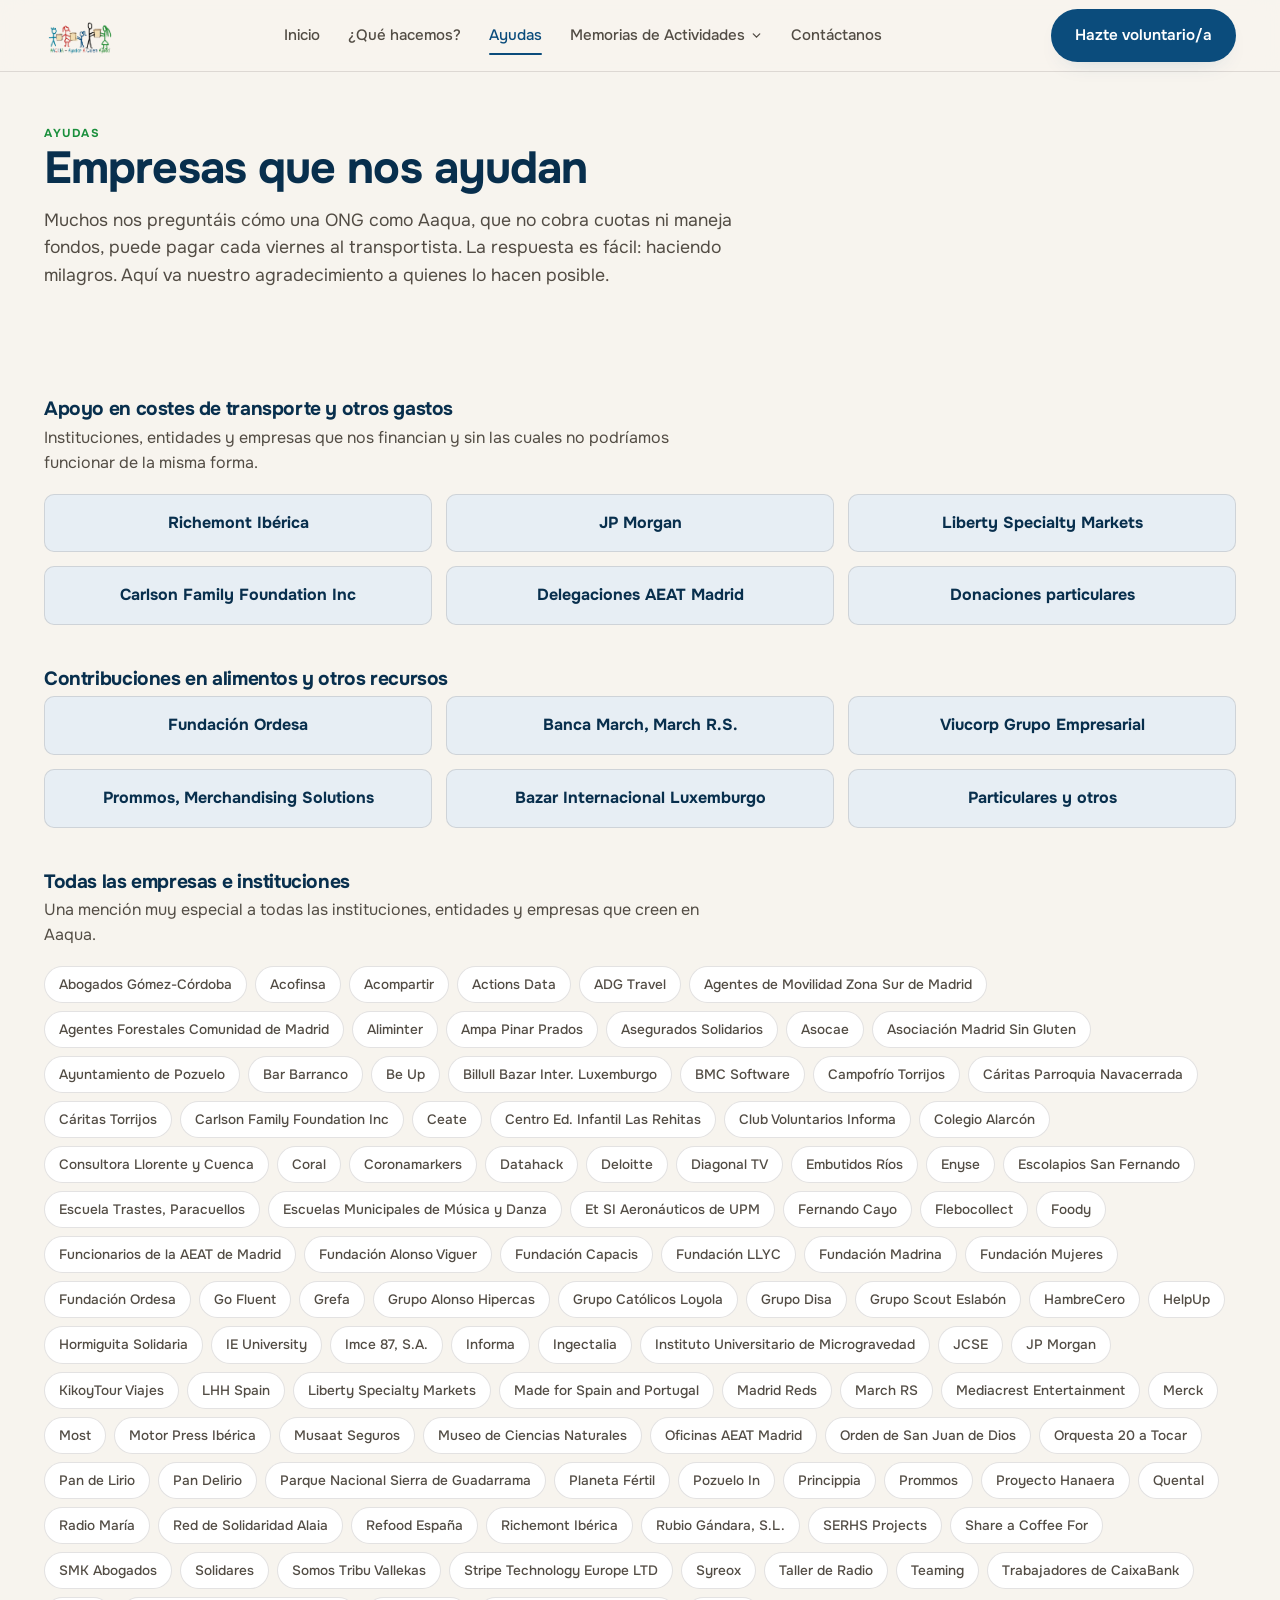
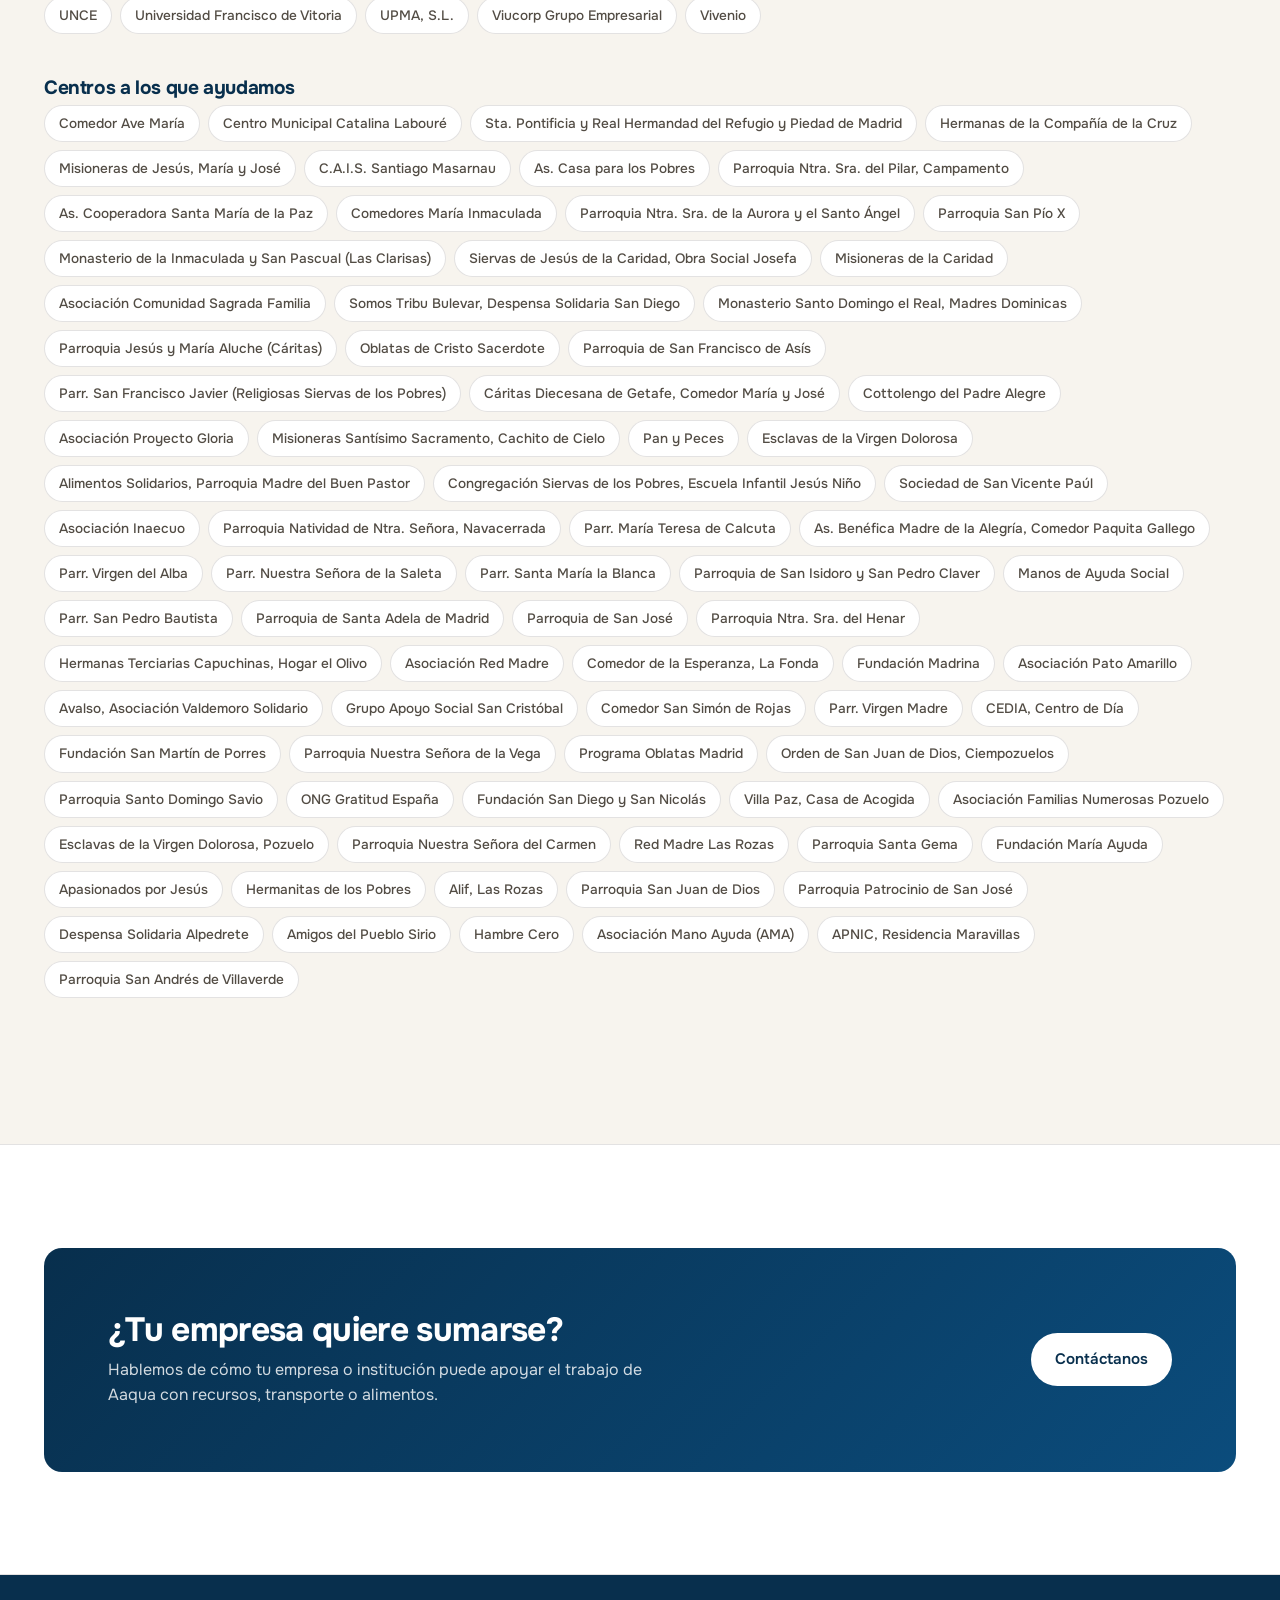
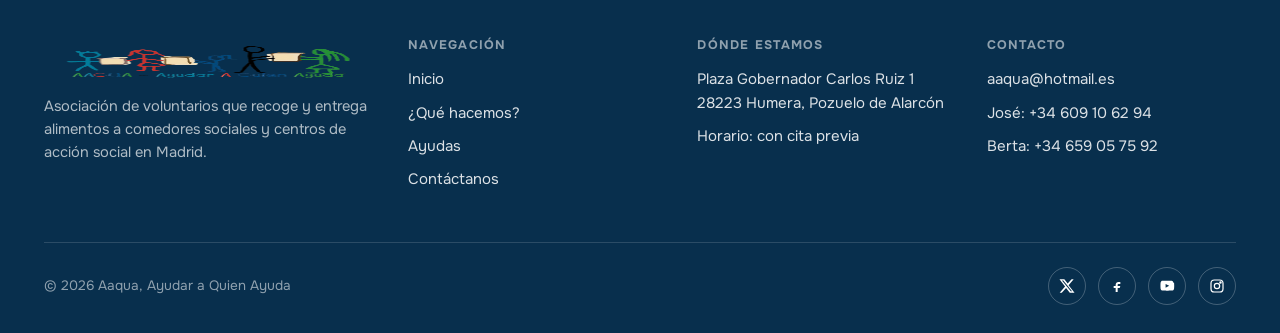
==== ayudas.html @ bbcc2f59 "Aaqua, Ayudar a Quien Ayuda: reversion del sitio con las reglas de taste Rediseno del sitio de la as" ====
<!doctype html>
<html lang="es">
<head>
<meta charset="utf-8" />
<meta name="viewport" content="width=device-width, initial-scale=1" />
<title>Ayudas - Aaqua</title>
<meta name="description" content="Empresas, instituciones y centros sociales que hacen posible el trabajo de Aaqua en Madrid." />
<link rel="icon" href="assets/img/logo.png" />
<link rel="stylesheet" href="css/style.css" />
</head>
<body>
<a class="skip-link" href="#main">Saltar al contenido</a>

<header class="site-header">
  <div class="wrap">
    <a class="brand" href="index.html">
      <img src="assets/img/logo.png" alt="Aaqua, Ayudar a Quien Ayuda" />
    </a>
    <nav class="nav-links" aria-label="Principal">
      <a href="index.html">Inicio</a>
      <a href="que-hacemos.html">¿Qué hacemos?</a>
      <a href="ayudas.html" aria-current="page">Ayudas</a>
      <div class="nav-dropdown" data-dropdown>
        <button type="button" aria-haspopup="true" aria-expanded="false">
          Memorias de Actividades
          <svg viewBox="0 0 20 20" fill="none" stroke="currentColor" stroke-width="2" stroke-linecap="round"><path d="M5 7.5 10 12.5 15 7.5"/></svg>
        </button>
        <div class="nav-dropdown-menu">
          <a href="http://www.aaqua.es/wp-content/uploads/2026/06/MEMORIA-ACTIVIDADES-2025.pdf" target="_blank" rel="noopener">Memoria 2025</a>
          <a href="http://www.aaqua.es/wp-content/uploads/2025/03/MEMORIA-ACTIVIDADES_2024.pdf" target="_blank" rel="noopener">Memoria 2024</a>
          <a href="http://www.aaqua.es/wp-content/uploads/2024/12/MEMORIA-ACTIVIDADES_2023_2.pdf" target="_blank" rel="noopener">Memoria 2023</a>
          <a href="http://www.aaqua.es/wp-content/uploads/2024/12/MEMORIA-ACTIVIDADES_2022.pdf" target="_blank" rel="noopener">Memoria 2022</a>
          <a href="http://www.aaqua.es/wp-content/uploads/2024/12/MEMORIA-ACTIVIDADES_2021.pdf" target="_blank" rel="noopener">Memoria 2021</a>
        </div>
      </div>
      <a href="contacto.html">Contáctanos</a>
    </nav>
    <div class="nav-cta">
      <a class="btn btn-primary" href="contacto.html"><span class="btn-primary-label">Hazte voluntario/a</span></a>
      <button class="nav-toggle" type="button" data-nav-toggle aria-expanded="false" aria-controls="mobile-panel" aria-label="Abrir menú">
        <svg viewBox="0 0 24 24" fill="none" stroke="currentColor" stroke-width="1.8" stroke-linecap="round"><path d="M3 6h18M3 12h18M3 18h18"/></svg>
      </button>
    </div>
  </div>
</header>

<div class="mobile-panel" id="mobile-panel" data-mobile-panel>
  <a class="btn btn-primary mobile-cta" href="contacto.html" style="display:flex; justify-content:center; margin-bottom:18px;">Hazte voluntario/a</a>
  <a href="index.html">Inicio</a>
  <a href="que-hacemos.html">¿Qué hacemos?</a>
  <a href="ayudas.html">Ayudas</a>
  <a href="contacto.html">Contáctanos</a>
</div>

<main id="main">

  <section class="page-hero">
    <div class="wrap">
      <span class="eyebrow">Ayudas</span>
      <h1>Empresas que nos ayudan</h1>
      <p class="lede">Muchos nos preguntáis cómo una ONG como Aaqua, que no cobra cuotas ni maneja fondos, puede pagar cada viernes al transportista. La respuesta es fácil: haciendo milagros. Aquí va nuestro agradecimiento a quienes lo hacen posible.</p>
    </div>
  </section>

  <section>
    <div class="wrap">

      <div class="directory-group" data-reveal>
        <h3>Apoyo en costes de transporte y otros gastos</h3>
        <p class="directory-note">Instituciones, entidades y empresas que nos financian y sin las cuales no podríamos funcionar de la misma forma.</p>
        <div class="directory-featured">
          <span>Richemont Ibérica</span>
          <span>JP Morgan</span>
          <span>Liberty Specialty Markets</span>
          <span>Carlson Family Foundation Inc</span>
          <span>Delegaciones AEAT Madrid</span>
          <span>Donaciones particulares</span>
        </div>
      </div>

      <div class="directory-group" data-reveal>
        <h3>Contribuciones en alimentos y otros recursos</h3>
        <div class="directory-featured">
          <span>Fundación Ordesa</span>
          <span>Banca March, March R.S.</span>
          <span>Viucorp Grupo Empresarial</span>
          <span>Prommos, Merchandising Solutions</span>
          <span>Bazar Internacional Luxemburgo</span>
          <span>Particulares y otros</span>
        </div>
      </div>

      <div class="directory-group" data-reveal>
        <h3>Todas las empresas e instituciones</h3>
        <p class="directory-note">Una mención muy especial a todas las instituciones, entidades y empresas que creen en Aaqua.</p>
        <div class="tag-grid">
          <span>Abogados Gómez-Córdoba</span><span>Acofinsa</span><span>Acompartir</span><span>Actions Data</span><span>ADG Travel</span><span>Agentes de Movilidad Zona Sur de Madrid</span><span>Agentes Forestales Comunidad de Madrid</span><span>Aliminter</span><span>Ampa Pinar Prados</span><span>Asegurados Solidarios</span><span>Asocae</span><span>Asociación Madrid Sin Gluten</span><span>Ayuntamiento de Pozuelo</span><span>Bar Barranco</span><span>Be Up</span><span>Billull Bazar Inter. Luxemburgo</span><span>BMC Software</span><span>Campofrío Torrijos</span><span>Cáritas Parroquia Navacerrada</span><span>Cáritas Torrijos</span><span>Carlson Family Foundation Inc</span><span>Ceate</span><span>Centro Ed. Infantil Las Rehitas</span><span>Club Voluntarios Informa</span><span>Colegio Alarcón</span><span>Consultora Llorente y Cuenca</span><span>Coral</span><span>Coronamarkers</span><span>Datahack</span><span>Deloitte</span><span>Diagonal TV</span><span>Embutidos Ríos</span><span>Enyse</span><span>Escolapios San Fernando</span><span>Escuela Trastes, Paracuellos</span><span>Escuelas Municipales de Música y Danza</span><span>Et SI Aeronáuticos de UPM</span><span>Fernando Cayo</span><span>Flebocollect</span><span>Foody</span><span>Funcionarios de la AEAT de Madrid</span><span>Fundación Alonso Viguer</span><span>Fundación Capacis</span><span>Fundación LLYC</span><span>Fundación Madrina</span><span>Fundación Mujeres</span><span>Fundación Ordesa</span><span>Go Fluent</span><span>Grefa</span><span>Grupo Alonso Hipercas</span><span>Grupo Católicos Loyola</span><span>Grupo Disa</span><span>Grupo Scout Eslabón</span><span>HambreCero</span><span>HelpUp</span><span>Hormiguita Solidaria</span><span>IE University</span><span>Imce 87, S.A.</span><span>Informa</span><span>Ingectalia</span><span>Instituto Universitario de Microgravedad</span><span>JCSE</span><span>JP Morgan</span><span>KikoyTour Viajes</span><span>LHH Spain</span><span>Liberty Specialty Markets</span><span>Made for Spain and Portugal</span><span>Madrid Reds</span><span>March RS</span><span>Mediacrest Entertainment</span><span>Merck</span><span>Most</span><span>Motor Press Ibérica</span><span>Musaat Seguros</span><span>Museo de Ciencias Naturales</span><span>Oficinas AEAT Madrid</span><span>Orden de San Juan de Dios</span><span>Orquesta 20 a Tocar</span><span>Pan de Lirio</span><span>Pan Delirio</span><span>Parque Nacional Sierra de Guadarrama</span><span>Planeta Fértil</span><span>Pozuelo In</span><span>Princippia</span><span>Prommos</span><span>Proyecto Hanaera</span><span>Quental</span><span>Radio María</span><span>Red de Solidaridad Alaia</span><span>Refood España</span><span>Richemont Ibérica</span><span>Rubio Gándara, S.L.</span><span>SERHS Projects</span><span>Share a Coffee For</span><span>SMK Abogados</span><span>Solidares</span><span>Somos Tribu Vallekas</span><span>Stripe Technology Europe LTD</span><span>Syreox</span><span>Taller de Radio</span><span>Teaming</span><span>Trabajadores de CaixaBank</span><span>UNCE</span><span>Universidad Francisco de Vitoria</span><span>UPMA, S.L.</span><span>Viucorp Grupo Empresarial</span><span>Vivenio</span>
        </div>
      </div>

      <div class="directory-group" data-reveal>
        <h3>Centros a los que ayudamos</h3>
        <div class="tag-grid">
          <span>Comedor Ave María</span><span>Centro Municipal Catalina Labouré</span><span>Sta. Pontificia y Real Hermandad del Refugio y Piedad de Madrid</span><span>Hermanas de la Compañía de la Cruz</span><span>Misioneras de Jesús, María y José</span><span>C.A.I.S. Santiago Masarnau</span><span>As. Casa para los Pobres</span><span>Parroquia Ntra. Sra. del Pilar, Campamento</span><span>As. Cooperadora Santa María de la Paz</span><span>Comedores María Inmaculada</span><span>Parroquia Ntra. Sra. de la Aurora y el Santo Ángel</span><span>Parroquia San Pío X</span><span>Monasterio de la Inmaculada y San Pascual (Las Clarisas)</span><span>Siervas de Jesús de la Caridad, Obra Social Josefa</span><span>Misioneras de la Caridad</span><span>Asociación Comunidad Sagrada Familia</span><span>Somos Tribu Bulevar, Despensa Solidaria San Diego</span><span>Monasterio Santo Domingo el Real, Madres Dominicas</span><span>Parroquia Jesús y María Aluche (Cáritas)</span><span>Oblatas de Cristo Sacerdote</span><span>Parroquia de San Francisco de Asís</span><span>Parr. San Francisco Javier (Religiosas Siervas de los Pobres)</span><span>Cáritas Diecesana de Getafe, Comedor María y José</span><span>Cottolengo del Padre Alegre</span><span>Asociación Proyecto Gloria</span><span>Misioneras Santísimo Sacramento, Cachito de Cielo</span><span>Pan y Peces</span><span>Esclavas de la Virgen Dolorosa</span><span>Alimentos Solidarios, Parroquia Madre del Buen Pastor</span><span>Congregación Siervas de los Pobres, Escuela Infantil Jesús Niño</span><span>Sociedad de San Vicente Paúl</span><span>Asociación Inaecuo</span><span>Parroquia Natividad de Ntra. Señora, Navacerrada</span><span>Parr. María Teresa de Calcuta</span><span>As. Benéfica Madre de la Alegría, Comedor Paquita Gallego</span><span>Parr. Virgen del Alba</span><span>Parr. Nuestra Señora de la Saleta</span><span>Parr. Santa María la Blanca</span><span>Parroquia de San Isidoro y San Pedro Claver</span><span>Manos de Ayuda Social</span><span>Parr. San Pedro Bautista</span><span>Parroquia de Santa Adela de Madrid</span><span>Parroquia de San José</span><span>Parroquia Ntra. Sra. del Henar</span><span>Hermanas Terciarias Capuchinas, Hogar el Olivo</span><span>Asociación Red Madre</span><span>Comedor de la Esperanza, La Fonda</span><span>Fundación Madrina</span><span>Asociación Pato Amarillo</span><span>Avalso, Asociación Valdemoro Solidario</span><span>Grupo Apoyo Social San Cristóbal</span><span>Comedor San Simón de Rojas</span><span>Parr. Virgen Madre</span><span>CEDIA, Centro de Día</span><span>Fundación San Martín de Porres</span><span>Parroquia Nuestra Señora de la Vega</span><span>Programa Oblatas Madrid</span><span>Orden de San Juan de Dios, Ciempozuelos</span><span>Parroquia Santo Domingo Savio</span><span>ONG Gratitud España</span><span>Fundación San Diego y San Nicolás</span><span>Villa Paz, Casa de Acogida</span><span>Asociación Familias Numerosas Pozuelo</span><span>Esclavas de la Virgen Dolorosa, Pozuelo</span><span>Parroquia Nuestra Señora del Carmen</span><span>Red Madre Las Rozas</span><span>Parroquia Santa Gema</span><span>Fundación María Ayuda</span><span>Apasionados por Jesús</span><span>Hermanitas de los Pobres</span><span>Alif, Las Rozas</span><span>Parroquia San Juan de Dios</span><span>Parroquia Patrocinio de San José</span><span>Despensa Solidaria Alpedrete</span><span>Amigos del Pueblo Sirio</span><span>Hambre Cero</span><span>Asociación Mano Ayuda (AMA)</span><span>APNIC, Residencia Maravillas</span><span>Parroquia San Andrés de Villaverde</span>
        </div>
      </div>

    </div>
  </section>

  <section class="section-alt">
    <div class="wrap">
      <div class="cta-banner" data-reveal>
        <div>
          <h2>¿Tu empresa quiere sumarse?</h2>
          <p>Hablemos de cómo tu empresa o institución puede apoyar el trabajo de Aaqua con recursos, transporte o alimentos.</p>
        </div>
        <a class="btn btn-on-navy" href="contacto.html">Contáctanos</a>
      </div>
    </div>
  </section>

</main>

<footer class="site-footer">
  <div class="wrap">
    <div class="footer-top">
      <div class="footer-brand">
        <img src="assets/img/logo.png" alt="Aaqua, Ayudar a Quien Ayuda" />
        <p>Asociación de voluntarios que recoge y entrega alimentos a comedores sociales y centros de acción social en Madrid.</p>
      </div>
      <div class="footer-col">
        <h4>Navegación</h4>
        <a href="index.html">Inicio</a>
        <a href="que-hacemos.html">¿Qué hacemos?</a>
        <a href="ayudas.html">Ayudas</a>
        <a href="contacto.html">Contáctanos</a>
      </div>
      <div class="footer-col">
        <h4>Dónde estamos</h4>
        <p>Plaza Gobernador Carlos Ruiz 1<br />28223 Humera, Pozuelo de Alarcón</p>
        <p>Horario: con cita previa</p>
      </div>
      <div class="footer-col">
        <h4>Contacto</h4>
        <a href="mailto:aaqua@hotmail.es">aaqua@hotmail.es</a>
        <a href="tel:+34609106294">José: +34 609 10 62 94</a>
        <a href="tel:+34659057592">Berta: +34 659 05 75 92</a>
      </div>
    </div>
    <div class="footer-bottom">
      <p>© <span data-year>2026</span> Aaqua, Ayudar a Quien Ayuda</p>
      <div class="social-row" aria-label="Redes sociales">
        <a href="https://x.com" target="_blank" rel="noopener" aria-label="X (Twitter)"><svg viewBox="0 0 24 24" fill="currentColor"><path d="M18.9 2H22l-7.6 8.7L23.3 22h-7.1l-5.6-7-6.4 7H1l8.1-9.3L0.7 2h7.3l5 6.4L18.9 2Zm-1.2 18h1.9L6.4 3.9H4.4L17.7 20Z"/></svg></a>
        <a href="https://facebook.com" target="_blank" rel="noopener" aria-label="Facebook"><svg viewBox="0 0 24 24" fill="currentColor"><path d="M14 9h3V6h-3c-2.2 0-4 1.8-4 4v2H7v3h3v6h3v-6h3l1-3h-4v-2c0-.6.4-1 1-1Z"/></svg></a>
        <a href="https://youtube.com" target="_blank" rel="noopener" aria-label="YouTube"><svg viewBox="0 0 24 24" fill="currentColor"><path d="M21.6 7.2s-.2-1.5-.8-2.1c-.8-.8-1.7-.8-2.1-.9C15.9 4 12 4 12 4s-3.9 0-6.7.2c-.4 0-1.3.1-2.1.9-.6.6-.8 2.1-.8 2.1S2.2 9 2.2 10.7v1.6c0 1.7.2 3.5.2 3.5s.2 1.5.8 2.1c.8.8 1.9.8 2.3.9 1.7.2 7.5.2 7.5.2s3.9 0 6.7-.2c.4 0 1.3-.1 2.1-.9.6-.6.8-2.1.8-2.1s.2-1.8.2-3.5v-1.6c0-1.7-.2-3.5-.2-3.5ZM9.9 14.6V8.9l5.4 2.9-5.4 2.8Z"/></svg></a>
        <a href="https://instagram.com" target="_blank" rel="noopener" aria-label="Instagram"><svg viewBox="0 0 24 24" fill="none" stroke="currentColor" stroke-width="1.8"><rect x="3" y="3" width="18" height="18" rx="5"/><circle cx="12" cy="12" r="4"/><circle cx="17.2" cy="6.8" r="1"/></svg></a>
      </div>
    </div>
  </div>
</footer>

<script src="js/main.js"></script>
</body>
</html>
---- css/style.css ----
/* Aaqua, Ayudar a Quien Ayuda. Reversion 2026. */

@font-face {
  font-family: 'Onest';
  src: url('../assets/fonts/onest-variable.woff2') format('woff2-variations'),
       url('../assets/fonts/onest-variable.woff2') format('woff2');
  font-weight: 400 800;
  font-style: normal;
  font-display: swap;
}

:root {
  --navy: #0b4c7c;
  --navy-dark: #082f4d;
  --navy-soft: #e7eef4;
  --green: #1a8f3c;
  --red: #c22f28;
  --paper: #f7f4ee;
  --surface: #ffffff;
  --ink: #191714;
  --ink-soft: #524c44;
  --ink-faint: #85796d;
  --line: rgba(25, 23, 20, 0.12);
  --radius: 18px;
  --radius-sm: 10px;
  --radius-pill: 999px;
  --shadow: 0 24px 48px -24px rgba(11, 76, 124, 0.28);
  --shadow-sm: 0 10px 24px -14px rgba(11, 76, 124, 0.22);
  --font: 'Onest', system-ui, -apple-system, 'Segoe UI', sans-serif;
  --nav-h: 72px;
  color-scheme: light;
}

@media (prefers-color-scheme: dark) {
  :root {
    --navy: #5aa3da;
    --navy-dark: #bcdcf7;
    --navy-soft: #16283a;
    --green: #3fbf68;
    --red: #e2695f;
    --paper: #14181b;
    --surface: #1c2226;
    --ink: #f1ede4;
    --ink-soft: #c8c1b5;
    --ink-faint: #8f887c;
    --line: rgba(255, 255, 255, 0.12);
    --shadow: 0 24px 48px -24px rgba(0, 0, 0, 0.6);
    --shadow-sm: 0 10px 24px -14px rgba(0, 0, 0, 0.5);
    color-scheme: dark;
  }
}

* { box-sizing: border-box; }
html { -webkit-text-size-adjust: 100%; }

@media (prefers-reduced-motion: no-preference) {
  html { scroll-behavior: smooth; }
}

body {
  margin: 0;
  background: var(--paper);
  color: var(--ink);
  font-family: var(--font);
  font-size: 16px;
  line-height: 1.55;
  -webkit-font-smoothing: antialiased;
}

img { max-width: 100%; display: block; }
a { color: inherit; }
ul { margin: 0; padding: 0; list-style: none; }
button { font-family: inherit; }

.wrap {
  width: 100%;
  max-width: 1240px;
  margin: 0 auto;
  padding: 0 24px;
}

h1, h2, h3, h4 { margin: 0; font-weight: 700; letter-spacing: -0.02em; line-height: 1.08; }

h2.section-title {
  font-size: clamp(1.7rem, 1.35rem + 1.5vw, 2.5rem);
  max-width: 24ch;
}

p { margin: 0; color: var(--ink-soft); }
.lede { font-size: 1.1rem; max-width: 62ch; }

.italic-safe { font-style: italic; line-height: 1.15; padding-bottom: 0.15em; display: inline-block; }

/* ---------- Buttons ---------- */
.btn {
  display: inline-flex;
  align-items: center;
  gap: 0.5em;
  padding: 0.9em 1.5em;
  border-radius: var(--radius-pill);
  font-weight: 600;
  font-size: 0.95rem;
  text-decoration: none;
  white-space: nowrap;
  border: 1.5px solid transparent;
  cursor: pointer;
  transition: transform 0.25s cubic-bezier(0.16, 1, 0.3, 1), box-shadow 0.25s ease, background-color 0.25s ease;
}
.btn:active { transform: scale(0.97); }
.btn-primary { background: var(--navy); color: #fff; box-shadow: var(--shadow-sm); }
.btn-primary:hover { box-shadow: var(--shadow); transform: translateY(-2px); }
.btn-ghost { background: transparent; color: var(--navy); border-color: var(--line); }
.btn-ghost:hover { border-color: var(--navy); }
.btn-on-navy { background: #fff; color: var(--navy-dark); }
.btn-on-navy:hover { background: #eef3f8; }

/* ---------- Nav ---------- */
.site-header {
  position: sticky;
  top: 0;
  z-index: 60;
  height: var(--nav-h);
  display: flex;
  align-items: center;
  background: color-mix(in srgb, var(--paper) 88%, transparent);
  backdrop-filter: blur(14px) saturate(140%);
  -webkit-backdrop-filter: blur(14px) saturate(140%);
  border-bottom: 1px solid var(--line);
}
.site-header .wrap { display: flex; align-items: center; justify-content: space-between; gap: 24px; }
.brand { display: flex; align-items: center; gap: 10px; text-decoration: none; }
.brand img { height: 40px; width: auto; }
.brand span { font-weight: 700; font-size: 1.02rem; letter-spacing: -0.01em; color: var(--navy-dark); }

.nav-links { display: flex; align-items: center; gap: 28px; }
.nav-links a { text-decoration: none; font-weight: 500; font-size: 0.94rem; color: var(--ink-soft); position: relative; padding: 6px 0; }
.nav-links a:hover, .nav-links a[aria-current="page"] { color: var(--navy); }
.nav-links a[aria-current="page"]::after {
  content: ""; position: absolute; left: 0; right: 0; bottom: -2px; height: 2px; background: var(--navy); border-radius: 2px;
}

.nav-dropdown { position: relative; }
.nav-dropdown > button {
  background: none; border: none; font: inherit; font-weight: 500; font-size: 0.94rem; color: var(--ink-soft);
  display: flex; align-items: center; gap: 5px; cursor: pointer; padding: 6px 0;
}
.nav-dropdown > button:hover { color: var(--navy); }
.nav-dropdown svg { width: 13px; height: 13px; transition: transform 0.2s ease; }
.nav-dropdown[data-open="true"] svg { transform: rotate(180deg); }
.nav-dropdown-menu {
  position: absolute; top: calc(100% + 14px); left: 50%; transform: translateX(-50%) translateY(-6px);
  background: var(--surface); border: 1px solid var(--line); border-radius: var(--radius-sm);
  box-shadow: var(--shadow); padding: 8px; min-width: 200px;
  opacity: 0; pointer-events: none; transition: opacity 0.18s ease, transform 0.18s ease;
}
.nav-dropdown[data-open="true"] .nav-dropdown-menu { opacity: 1; pointer-events: auto; transform: translateX(-50%) translateY(0); }
.nav-dropdown-menu a {
  display: block; padding: 9px 12px; border-radius: 7px; font-size: 0.9rem; font-weight: 500; color: var(--ink-soft); text-decoration: none;
}
.nav-dropdown-menu a:hover { background: var(--navy-soft); color: var(--navy); }

.nav-cta { display: flex; align-items: center; gap: 14px; }
.nav-toggle { display: none; background: none; border: none; padding: 8px; cursor: pointer; }
.nav-toggle svg { width: 24px; height: 24px; color: var(--navy-dark); }

@media (max-width: 900px) {
  .nav-links { display: none; }
  .nav-toggle { display: inline-flex; }
  .nav-cta .btn-primary { display: none; }
}

.mobile-cta { margin-bottom: 8px; }

.mobile-panel {
  position: fixed; inset: var(--nav-h) 0 0 0; background: var(--paper); z-index: 55;
  padding: 20px 24px 40px; display: none; overflow-y: auto;
}
.mobile-panel[data-open="true"] { display: block; }
.mobile-panel a { display: block; padding: 14px 4px; font-size: 1.1rem; font-weight: 600; text-decoration: none; color: var(--ink); border-bottom: 1px solid var(--line); }
.mobile-panel .mobile-sub { padding-left: 14px; }
.mobile-panel .mobile-sub a { font-size: 0.95rem; font-weight: 500; color: var(--ink-soft); border-bottom: none; padding: 10px 4px; }

/* ---------- Hero ---------- */
.hero { padding: 44px 0 clamp(48px, 8vw, 88px); }
.hero .wrap {
  display: grid; grid-template-columns: 1.05fr 0.95fr; gap: clamp(28px, 4vw, 64px); align-items: center;
}
.hero-copy { display: flex; flex-direction: column; gap: 20px; align-items: flex-start; }
.eyebrow {
  font-size: 0.72rem; font-weight: 700; letter-spacing: 0.14em; text-transform: uppercase; color: var(--green);
}
.hero h1 {
  font-size: clamp(2rem, 1.5rem + 2.2vw, 3.3rem);
  color: var(--navy-dark);
}
.hero h1 em { color: var(--green); font-style: italic; }
.hero-quote {
  border-left: 3px solid var(--navy);
  padding-left: 18px;
  font-size: clamp(1.05rem, 0.95rem + 0.5vw, 1.3rem);
  color: var(--ink);
  font-weight: 500;
  max-width: 46ch;
  line-height: 1.4;
}
.hero-actions { display: flex; gap: 14px; flex-wrap: wrap; margin-top: 6px; }
.hero-media { position: relative; border-radius: var(--radius); overflow: hidden; box-shadow: var(--shadow); aspect-ratio: 4 / 5; }
.hero-media img { width: 100%; height: 100%; object-fit: cover; }
.hero-media-tag {
  position: absolute; left: 18px; bottom: 18px; background: color-mix(in srgb, var(--navy-dark) 82%, transparent);
  color: #fff; padding: 10px 16px; border-radius: var(--radius-sm); font-size: 0.85rem; font-weight: 600; backdrop-filter: blur(6px);
}

@media (max-width: 860px) {
  .hero .wrap { grid-template-columns: 1fr; }
  .hero-media { order: -1; aspect-ratio: 16 / 10; }
}

/* ---------- Sections ---------- */
section { padding: clamp(56px, 8vw, 104px) 0; }
.section-head { display: flex; flex-direction: column; gap: 14px; margin-bottom: clamp(32px, 5vw, 52px); }
.section-alt { background: var(--surface); border-top: 1px solid var(--line); border-bottom: 1px solid var(--line); }

/* Quienes somos: asymmetric split */
.split { display: grid; grid-template-columns: 0.92fr 1.08fr; gap: clamp(28px, 5vw, 72px); align-items: center; }
.split.reverse { grid-template-columns: 1.08fr 0.92fr; }
.split.reverse .split-media { order: 2; }
.split-media { border-radius: var(--radius); overflow: hidden; box-shadow: var(--shadow-sm); }
.split-media img { width: 100%; height: 100%; object-fit: cover; aspect-ratio: 4 / 3; }
.split-copy { display: flex; flex-direction: column; gap: 16px; }
.split-copy p + p { margin-top: -4px; }
@media (max-width: 860px) {
  .split, .split.reverse { grid-template-columns: 1fr; }
  .split.reverse .split-media { order: 0; }
}

/* Donamos / Recibimos two-panel */
.panels { display: grid; grid-template-columns: 1fr 1fr; gap: 24px; }
.panel {
  background: var(--surface); border: 1px solid var(--line); border-radius: var(--radius);
  padding: clamp(28px, 4vw, 40px); display: flex; flex-direction: column; gap: 16px; box-shadow: var(--shadow-sm);
}
.panel-icon {
  width: 48px; height: 48px; border-radius: 12px; display: flex; align-items: center; justify-content: center;
  background: var(--navy-soft); color: var(--navy);
}
.panel-icon svg { width: 24px; height: 24px; }
.panel h3 { font-size: 1.3rem; color: var(--navy-dark); }
@media (max-width: 780px) { .panels { grid-template-columns: 1fr; } }

/* Comedores strip */
.centers-strip { display: grid; grid-template-columns: repeat(4, 1fr); gap: 18px; }
.center-card {
  border: 1px solid var(--line); border-radius: var(--radius-sm); padding: 18px 20px; background: var(--surface);
  font-weight: 600; font-size: 0.95rem; display: flex; align-items: center; gap: 12px;
}
.center-card svg { width: 18px; height: 18px; color: var(--red); flex-shrink: 0; }
@media (max-width: 900px) { .centers-strip { grid-template-columns: 1fr 1fr; } }
@media (max-width: 560px) { .centers-strip { grid-template-columns: 1fr; } }

/* Steps (cómo donar) */
.steps { display: grid; grid-template-columns: repeat(3, 1fr); gap: 28px; position: relative; }
.step { display: flex; flex-direction: column; gap: 12px; }
.step-num {
  width: 40px; height: 40px; border-radius: 50%; background: var(--navy); color: #fff; font-weight: 700;
  display: flex; align-items: center; justify-content: center; font-size: 1rem;
}
.step h3 { font-size: 1.15rem; color: var(--ink); }
.step-detail { font-size: 0.92rem; background: var(--navy-soft); border-radius: var(--radius-sm); padding: 14px 16px; color: var(--navy-dark); }
@media (max-width: 780px) { .steps { grid-template-columns: 1fr; } }

/* Campañas timeline */
.campaigns { display: flex; flex-direction: column; }
.campaign-row {
  display: flex; align-items: baseline; justify-content: space-between; gap: 20px;
  padding: 22px 0; border-top: 1px solid var(--line);
}
.campaign-row:last-child { border-bottom: 1px solid var(--line); }
.campaign-row h3 { font-size: 1.15rem; color: var(--navy-dark); }
.campaign-date { font-size: 0.9rem; color: var(--ink-faint); font-weight: 600; }

/* Logo wall */
.logo-wall { display: grid; grid-template-columns: repeat(4, 1fr); gap: 1px; background: var(--line); border: 1px solid var(--line); border-radius: var(--radius-sm); overflow: hidden; }
.logo-wall span {
  background: var(--surface); padding: 22px 16px; text-align: center; font-weight: 600; font-size: 0.92rem;
  color: var(--ink-soft); display: flex; align-items: center; justify-content: center; min-height: 76px;
}
@media (max-width: 780px) { .logo-wall { grid-template-columns: repeat(2, 1fr); } }

/* CTA banner */
.cta-banner {
  background: linear-gradient(135deg, var(--navy-dark), var(--navy));
  border-radius: var(--radius); padding: clamp(36px, 6vw, 64px); color: #fff;
  display: grid; grid-template-columns: 1.3fr auto; gap: 28px; align-items: center;
}
.cta-banner h2 { color: #fff; font-size: clamp(1.5rem, 1.2rem + 1.2vw, 2.1rem); }
.cta-banner p { color: rgba(255,255,255,0.82); margin-top: 10px; max-width: 52ch; }
@media (max-width: 760px) { .cta-banner { grid-template-columns: 1fr; text-align: left; } }

/* Contact cards */
.contact-grid { display: grid; grid-template-columns: repeat(4, 1fr); gap: 18px; }
.contact-card { border: 1px solid var(--line); border-radius: var(--radius-sm); padding: 22px; background: var(--surface); display: flex; flex-direction: column; gap: 10px; }
.contact-card svg { width: 22px; height: 22px; color: var(--navy); }
.contact-card .label { font-size: 0.72rem; font-weight: 700; letter-spacing: 0.1em; text-transform: uppercase; color: var(--ink-faint); }
.contact-card a, .contact-card .value { font-weight: 600; font-size: 1rem; text-decoration: none; color: var(--ink); }
.contact-card a:hover { color: var(--navy); }
@media (max-width: 900px) { .contact-grid { grid-template-columns: 1fr 1fr; } }
@media (max-width: 560px) { .contact-grid { grid-template-columns: 1fr; } }

/* Directory (ayudas.html) */
.directory-group { margin-bottom: 44px; }
.directory-group h3 { font-size: 1.2rem; color: var(--navy-dark); margin-bottom: 6px; }
.directory-group .directory-note { max-width: 60ch; margin-bottom: 18px; }
.tag-grid { display: flex; flex-wrap: wrap; gap: 8px; }
.tag-grid span {
  border: 1px solid var(--line); border-radius: var(--radius-pill); padding: 7px 14px; font-size: 0.85rem;
  font-weight: 500; color: var(--ink-soft); background: var(--surface);
}
.directory-featured { display: grid; grid-template-columns: repeat(3, 1fr); gap: 14px; margin-bottom: 18px; }
.directory-featured span {
  border: 1px solid var(--line); border-radius: var(--radius-sm); padding: 16px; font-weight: 700; text-align: center;
  background: var(--navy-soft); color: var(--navy-dark);
}
@media (max-width: 780px) { .directory-featured { grid-template-columns: 1fr 1fr; } }
@media (max-width: 480px) { .directory-featured { grid-template-columns: 1fr; } }

/* Footer */
.site-footer { background: var(--navy-dark); color: rgba(255,255,255,0.86); padding: 64px 0 28px; }
.footer-top { display: grid; grid-template-columns: 1.3fr 1fr 1fr 1fr; gap: 40px; padding-bottom: 40px; border-bottom: 1px solid rgba(255,255,255,0.14); }
.footer-brand { display: flex; flex-direction: column; gap: 14px; }
.footer-brand img { height: 42px; }
.footer-brand p { color: rgba(255,255,255,0.68); max-width: 34ch; font-size: 0.92rem; }
.footer-col h4 { font-size: 0.78rem; letter-spacing: 0.1em; text-transform: uppercase; color: rgba(255,255,255,0.55); margin-bottom: 16px; }
.footer-col a, .footer-col p { display: block; color: rgba(255,255,255,0.86); text-decoration: none; font-size: 0.94rem; margin-bottom: 10px; }
.footer-col a:hover { color: #fff; }
.footer-bottom { display: flex; align-items: center; justify-content: space-between; gap: 18px; padding-top: 24px; flex-wrap: wrap; }
.footer-bottom p { color: rgba(255,255,255,0.55); font-size: 0.85rem; }
.social-row { display: flex; gap: 12px; }
.social-row a {
  width: 38px; height: 38px; border-radius: 50%; border: 1px solid rgba(255,255,255,0.24);
  display: flex; align-items: center; justify-content: center; transition: background 0.2s ease, border-color 0.2s ease;
}
.social-row a:hover { background: rgba(255,255,255,0.12); border-color: rgba(255,255,255,0.4); }
.social-row svg { width: 16px; height: 16px; color: #fff; }
@media (max-width: 900px) { .footer-top { grid-template-columns: 1fr 1fr; } }
@media (max-width: 560px) { .footer-top { grid-template-columns: 1fr; } .footer-bottom { flex-direction: column; align-items: flex-start; } }

/* Page hero (subpages) */
.page-hero { padding: 48px 0 8px; }
.page-hero .eyebrow { margin-bottom: 10px; }
.page-hero h1 { font-size: clamp(1.9rem, 1.5rem + 1.8vw, 2.8rem); color: var(--navy-dark); max-width: 20ch; }
.page-hero .lede { margin-top: 14px; }

/* Reveal on scroll */
[data-reveal] { opacity: 0; transform: translateY(18px); transition: opacity 0.6s cubic-bezier(0.16,1,0.3,1), transform 0.6s cubic-bezier(0.16,1,0.3,1); }
[data-reveal].is-visible { opacity: 1; transform: translateY(0); }
@media (prefers-reduced-motion: reduce) {
  [data-reveal] { opacity: 1; transform: none; transition: none; }
  * { scroll-behavior: auto !important; }
}

.skip-link {
  position: absolute; left: -999px; top: 0; background: var(--navy); color: #fff; padding: 12px 18px; border-radius: 0 0 8px 0; z-index: 100;
}
.skip-link:focus { left: 0; }

:focus-visible { outline: 2.5px solid var(--navy); outline-offset: 2px; }
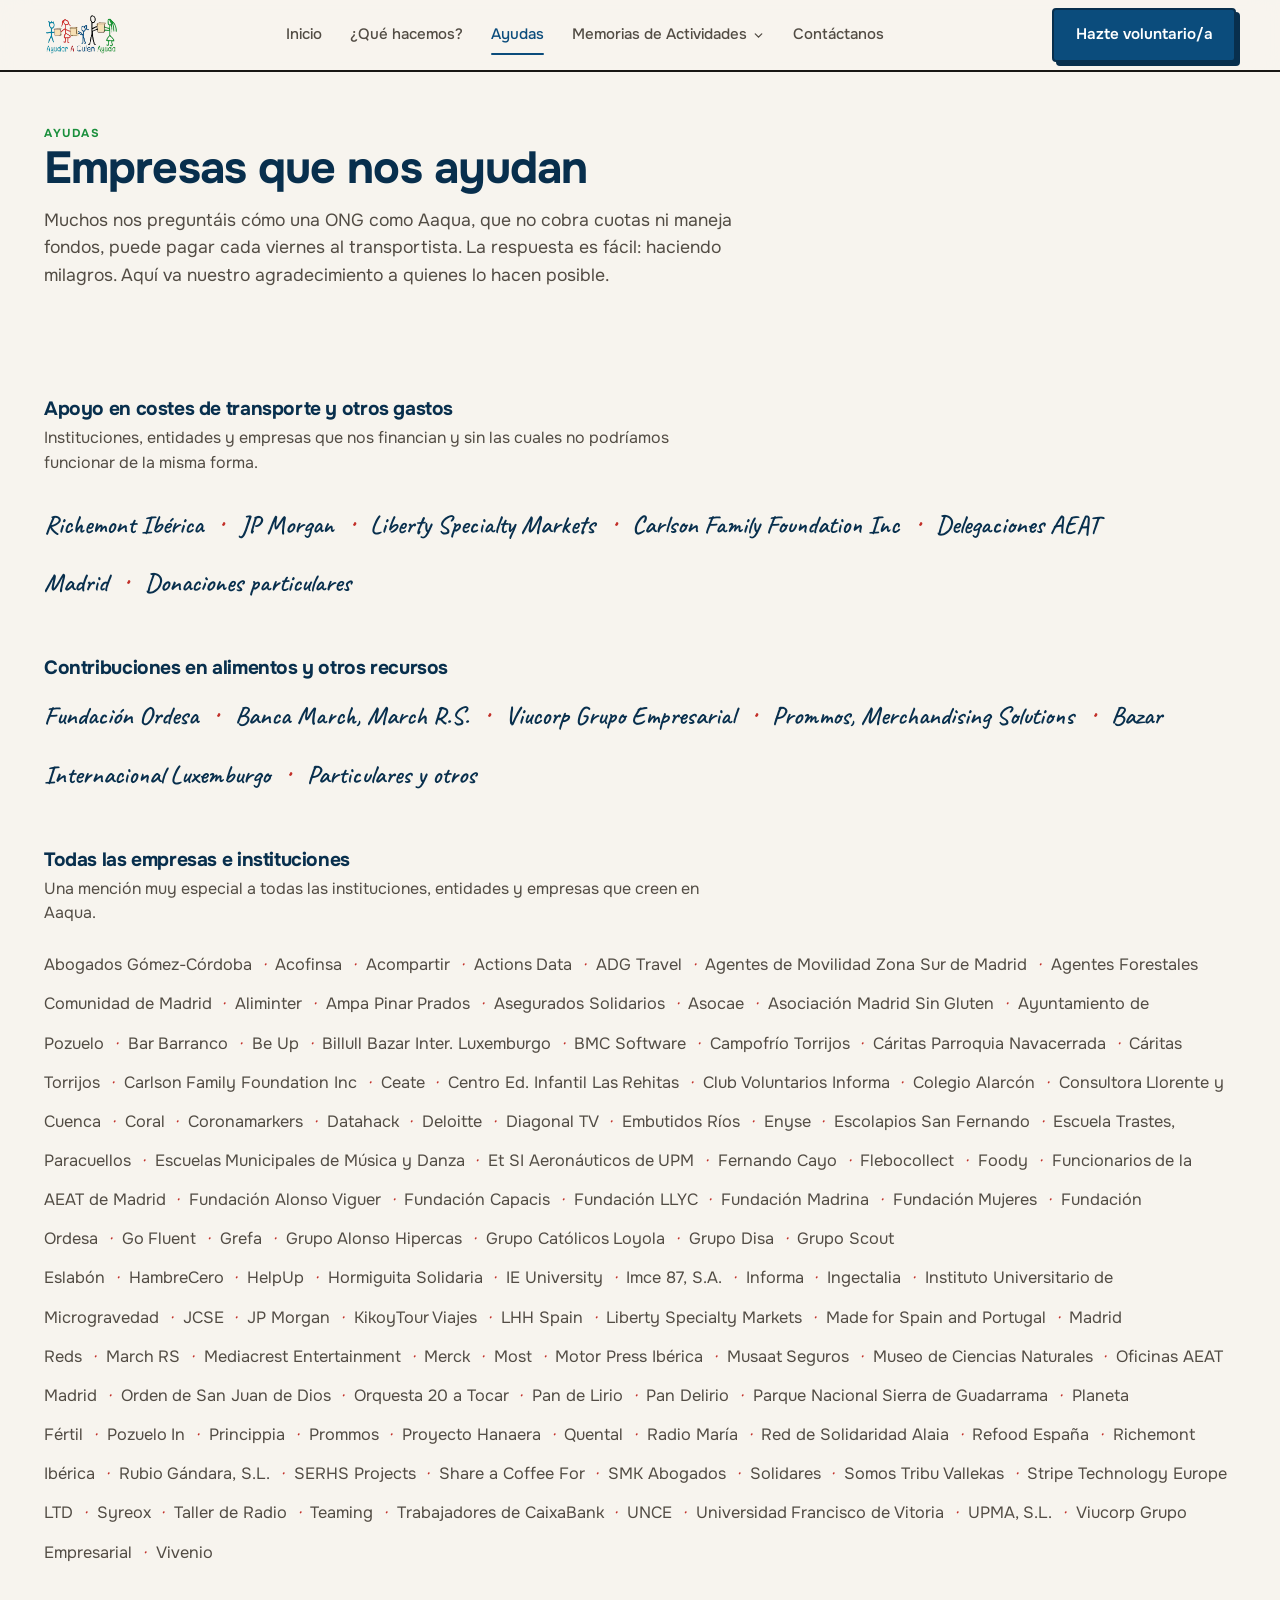
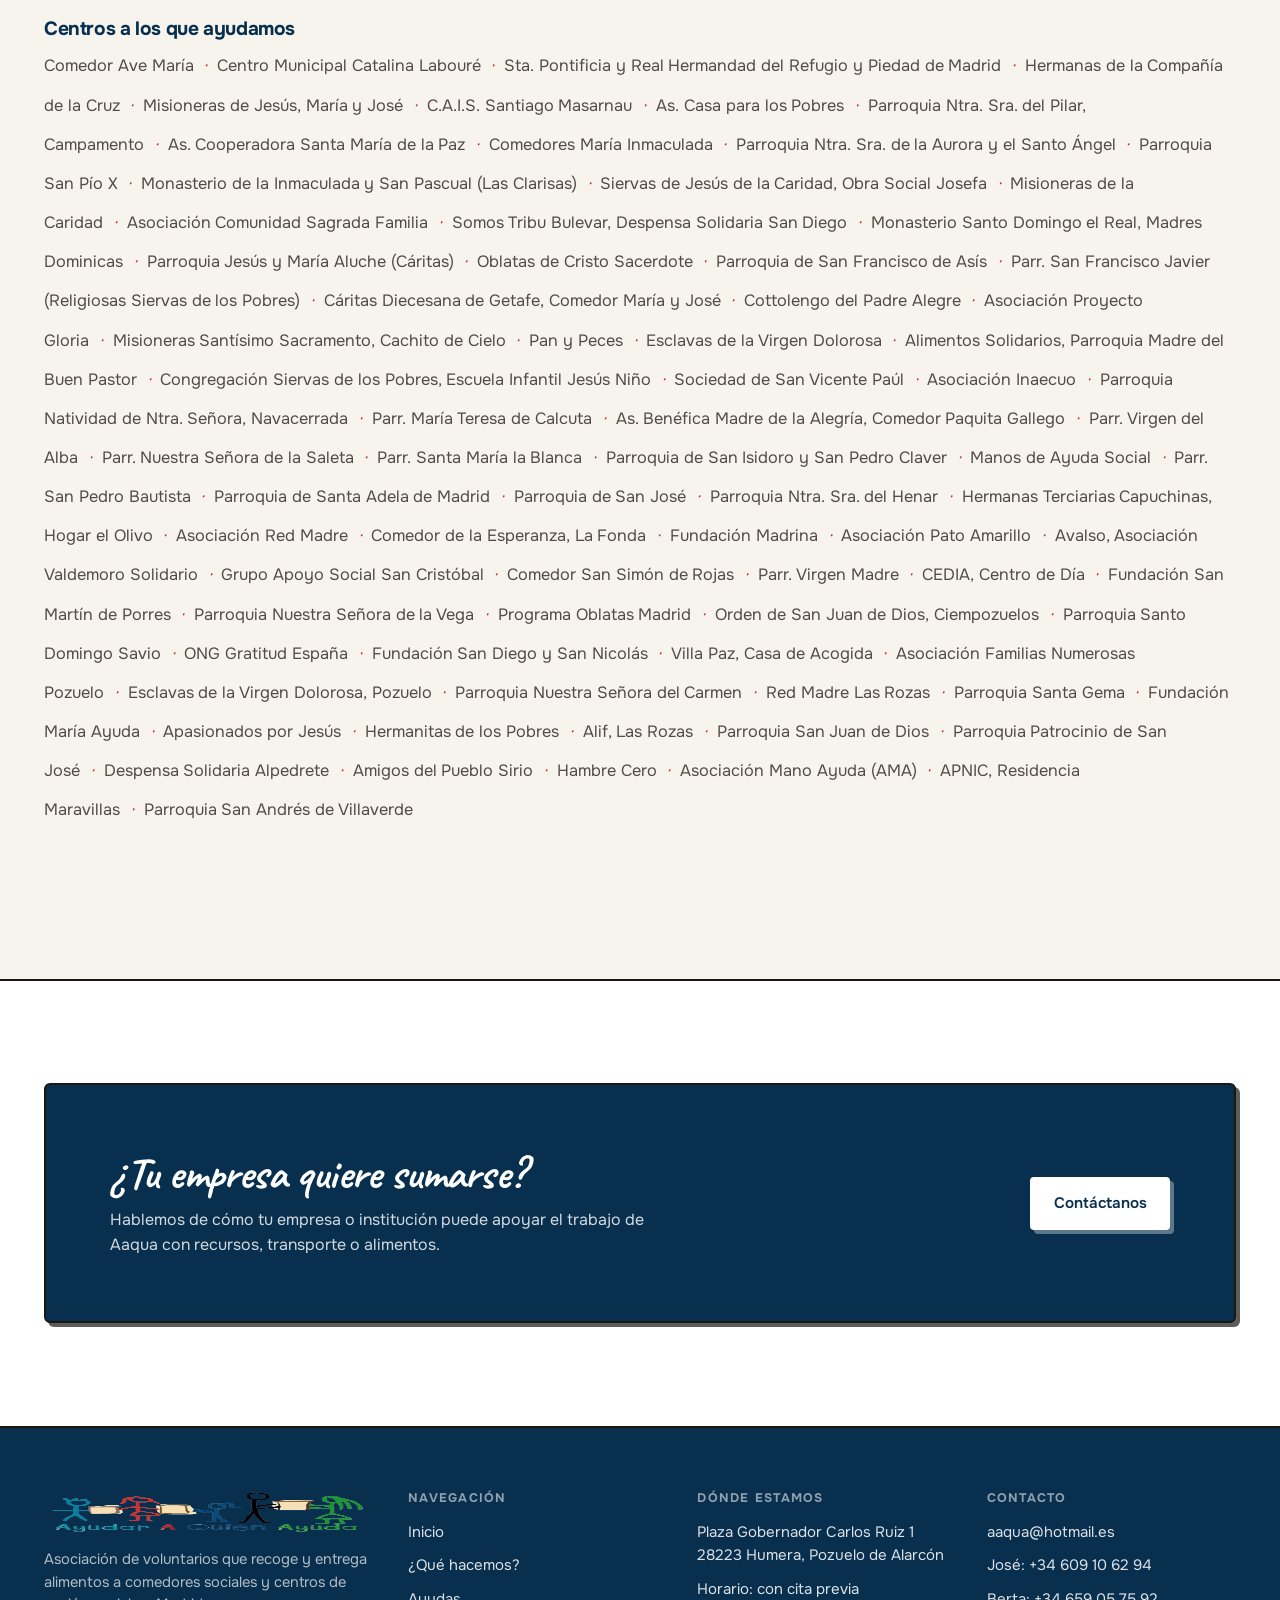
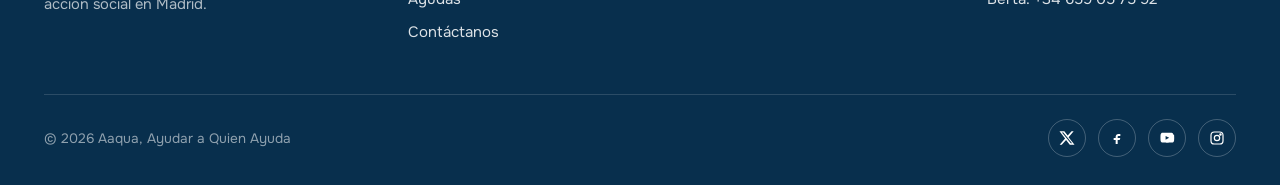
==== commit de3b050a: "Rehace el sitio: menos tarjeta generica, mas trazo a mano La primera version aplicaba la skill de ta" ====
--- a/ayudas.html
+++ b/ayudas.html
@@ -68,41 +68,23 @@
       <div class="directory-group" data-reveal>
         <h3>Apoyo en costes de transporte y otros gastos</h3>
         <p class="directory-note">Instituciones, entidades y empresas que nos financian y sin las cuales no podríamos funcionar de la misma forma.</p>
-        <div class="directory-featured">
-          <span>Richemont Ibérica</span>
-          <span>JP Morgan</span>
-          <span>Liberty Specialty Markets</span>
-          <span>Carlson Family Foundation Inc</span>
-          <span>Delegaciones AEAT Madrid</span>
-          <span>Donaciones particulares</span>
-        </div>
+        <p class="directory-featured">Richemont Ibérica<i class="sep">·</i>JP Morgan<i class="sep">·</i>Liberty Specialty Markets<i class="sep">·</i>Carlson Family Foundation Inc<i class="sep">·</i>Delegaciones AEAT Madrid<i class="sep">·</i>Donaciones particulares</p>
       </div>
 
       <div class="directory-group" data-reveal>
         <h3>Contribuciones en alimentos y otros recursos</h3>
-        <div class="directory-featured">
-          <span>Fundación Ordesa</span>
-          <span>Banca March, March R.S.</span>
-          <span>Viucorp Grupo Empresarial</span>
-          <span>Prommos, Merchandising Solutions</span>
-          <span>Bazar Internacional Luxemburgo</span>
-          <span>Particulares y otros</span>
-        </div>
+        <p class="directory-featured">Fundación Ordesa<i class="sep">·</i>Banca March, March R.S.<i class="sep">·</i>Viucorp Grupo Empresarial<i class="sep">·</i>Prommos, Merchandising Solutions<i class="sep">·</i>Bazar Internacional Luxemburgo<i class="sep">·</i>Particulares y otros</p>
       </div>
 
       <div class="directory-group" data-reveal>
         <h3>Todas las empresas e instituciones</h3>
         <p class="directory-note">Una mención muy especial a todas las instituciones, entidades y empresas que creen en Aaqua.</p>
-        <div class="tag-grid">
-          <span>Abogados Gómez-Córdoba</span><span>Acofinsa</span><span>Acompartir</span><span>Actions Data</span><span>ADG Travel</span><span>Agentes de Movilidad Zona Sur de Madrid</span><span>Agentes Forestales Comunidad de Madrid</span><span>Aliminter</span><span>Ampa Pinar Prados</span><span>Asegurados Solidarios</span><span>Asocae</span><span>Asociación Madrid Sin Gluten</span><span>Ayuntamiento de Pozuelo</span><span>Bar Barranco</span><span>Be Up</span><span>Billull Bazar Inter. Luxemburgo</span><span>BMC Software</span><span>Campofrío Torrijos</span><span>Cáritas Parroquia Navacerrada</span><span>Cáritas Torrijos</span><span>Carlson Family Foundation Inc</span><span>Ceate</span><span>Centro Ed. Infantil Las Rehitas</span><span>Club Voluntarios Informa</span><span>Colegio Alarcón</span><span>Consultora Llorente y Cuenca</span><span>Coral</span><span>Coronamarkers</span><span>Datahack</span><span>Deloitte</span><span>Diagonal TV</span><span>Embutidos Ríos</span><span>Enyse</span><span>Escolapios San Fernando</span><span>Escuela Trastes, Paracuellos</span><span>Escuelas Municipales de Música y Danza</span><span>Et SI Aeronáuticos de UPM</span><span>Fernando Cayo</span><span>Flebocollect</span><span>Foody</span><span>Funcionarios de la AEAT de Madrid</span><span>Fundación Alonso Viguer</span><span>Fundación Capacis</span><span>Fundación LLYC</span><span>Fundación Madrina</span><span>Fundación Mujeres</span><span>Fundación Ordesa</span><span>Go Fluent</span><span>Grefa</span><span>Grupo Alonso Hipercas</span><span>Grupo Católicos Loyola</span><span>Grupo Disa</span><span>Grupo Scout Eslabón</span><span>HambreCero</span><span>HelpUp</span><span>Hormiguita Solidaria</span><span>IE University</span><span>Imce 87, S.A.</span><span>Informa</span><span>Ingectalia</span><span>Instituto Universitario de Microgravedad</span><span>JCSE</span><span>JP Morgan</span><span>KikoyTour Viajes</span><span>LHH Spain</span><span>Liberty Specialty Markets</span><span>Made for Spain and Portugal</span><span>Madrid Reds</span><span>March RS</span><span>Mediacrest Entertainment</span><span>Merck</span><span>Most</span><span>Motor Press Ibérica</span><span>Musaat Seguros</span><span>Museo de Ciencias Naturales</span><span>Oficinas AEAT Madrid</span><span>Orden de San Juan de Dios</span><span>Orquesta 20 a Tocar</span><span>Pan de Lirio</span><span>Pan Delirio</span><span>Parque Nacional Sierra de Guadarrama</span><span>Planeta Fértil</span><span>Pozuelo In</span><span>Princippia</span><span>Prommos</span><span>Proyecto Hanaera</span><span>Quental</span><span>Radio María</span><span>Red de Solidaridad Alaia</span><span>Refood España</span><span>Richemont Ibérica</span><span>Rubio Gándara, S.L.</span><span>SERHS Projects</span><span>Share a Coffee For</span><span>SMK Abogados</span><span>Solidares</span><span>Somos Tribu Vallekas</span><span>Stripe Technology Europe LTD</span><span>Syreox</span><span>Taller de Radio</span><span>Teaming</span><span>Trabajadores de CaixaBank</span><span>UNCE</span><span>Universidad Francisco de Vitoria</span><span>UPMA, S.L.</span><span>Viucorp Grupo Empresarial</span><span>Vivenio</span>
-        </div>
+        <p class="flow-text">Abogados Gómez-Córdoba<i class="sep">·</i>Acofinsa<i class="sep">·</i>Acompartir<i class="sep">·</i>Actions Data<i class="sep">·</i>ADG Travel<i class="sep">·</i>Agentes de Movilidad Zona Sur de Madrid<i class="sep">·</i>Agentes Forestales Comunidad de Madrid<i class="sep">·</i>Aliminter<i class="sep">·</i>Ampa Pinar Prados<i class="sep">·</i>Asegurados Solidarios<i class="sep">·</i>Asocae<i class="sep">·</i>Asociación Madrid Sin Gluten<i class="sep">·</i>Ayuntamiento de Pozuelo<i class="sep">·</i>Bar Barranco<i class="sep">·</i>Be Up<i class="sep">·</i>Billull Bazar Inter. Luxemburgo<i class="sep">·</i>BMC Software<i class="sep">·</i>Campofrío Torrijos<i class="sep">·</i>Cáritas Parroquia Navacerrada<i class="sep">·</i>Cáritas Torrijos<i class="sep">·</i>Carlson Family Foundation Inc<i class="sep">·</i>Ceate<i class="sep">·</i>Centro Ed. Infantil Las Rehitas<i class="sep">·</i>Club Voluntarios Informa<i class="sep">·</i>Colegio Alarcón<i class="sep">·</i>Consultora Llorente y Cuenca<i class="sep">·</i>Coral<i class="sep">·</i>Coronamarkers<i class="sep">·</i>Datahack<i class="sep">·</i>Deloitte<i class="sep">·</i>Diagonal TV<i class="sep">·</i>Embutidos Ríos<i class="sep">·</i>Enyse<i class="sep">·</i>Escolapios San Fernando<i class="sep">·</i>Escuela Trastes, Paracuellos<i class="sep">·</i>Escuelas Municipales de Música y Danza<i class="sep">·</i>Et SI Aeronáuticos de UPM<i class="sep">·</i>Fernando Cayo<i class="sep">·</i>Flebocollect<i class="sep">·</i>Foody<i class="sep">·</i>Funcionarios de la AEAT de Madrid<i class="sep">·</i>Fundación Alonso Viguer<i class="sep">·</i>Fundación Capacis<i class="sep">·</i>Fundación LLYC<i class="sep">·</i>Fundación Madrina<i class="sep">·</i>Fundación Mujeres<i class="sep">·</i>Fundación Ordesa<i class="sep">·</i>Go Fluent<i class="sep">·</i>Grefa<i class="sep">·</i>Grupo Alonso Hipercas<i class="sep">·</i>Grupo Católicos Loyola<i class="sep">·</i>Grupo Disa<i class="sep">·</i>Grupo Scout Eslabón<i class="sep">·</i>HambreCero<i class="sep">·</i>HelpUp<i class="sep">·</i>Hormiguita Solidaria<i class="sep">·</i>IE University<i class="sep">·</i>Imce 87, S.A.<i class="sep">·</i>Informa<i class="sep">·</i>Ingectalia<i class="sep">·</i>Instituto Universitario de Microgravedad<i class="sep">·</i>JCSE<i class="sep">·</i>JP Morgan<i class="sep">·</i>KikoyTour Viajes<i class="sep">·</i>LHH Spain<i class="sep">·</i>Liberty Specialty Markets<i class="sep">·</i>Made for Spain and Portugal<i class="sep">·</i>Madrid Reds<i class="sep">·</i>March RS<i class="sep">·</i>Mediacrest Entertainment<i class="sep">·</i>Merck<i class="sep">·</i>Most<i class="sep">·</i>Motor Press Ibérica<i class="sep">·</i>Musaat Seguros<i class="sep">·</i>Museo de Ciencias Naturales<i class="sep">·</i>Oficinas AEAT Madrid<i class="sep">·</i>Orden de San Juan de Dios<i class="sep">·</i>Orquesta 20 a Tocar<i class="sep">·</i>Pan de Lirio<i class="sep">·</i>Pan Delirio<i class="sep">·</i>Parque Nacional Sierra de Guadarrama<i class="sep">·</i>Planeta Fértil<i class="sep">·</i>Pozuelo In<i class="sep">·</i>Princippia<i class="sep">·</i>Prommos<i class="sep">·</i>Proyecto Hanaera<i class="sep">·</i>Quental<i class="sep">·</i>Radio María<i class="sep">·</i>Red de Solidaridad Alaia<i class="sep">·</i>Refood España<i class="sep">·</i>Richemont Ibérica<i class="sep">·</i>Rubio Gándara, S.L.<i class="sep">·</i>SERHS Projects<i class="sep">·</i>Share a Coffee For<i class="sep">·</i>SMK Abogados<i class="sep">·</i>Solidares<i class="sep">·</i>Somos Tribu Vallekas<i class="sep">·</i>Stripe Technology Europe LTD<i class="sep">·</i>Syreox<i class="sep">·</i>Taller de Radio<i class="sep">·</i>Teaming<i class="sep">·</i>Trabajadores de CaixaBank<i class="sep">·</i>UNCE<i class="sep">·</i>Universidad Francisco de Vitoria<i class="sep">·</i>UPMA, S.L.<i class="sep">·</i>Viucorp Grupo Empresarial<i class="sep">·</i>Vivenio</p>
       </div>
 
       <div class="directory-group" data-reveal>
         <h3>Centros a los que ayudamos</h3>
-        <div class="tag-grid">
-          <span>Comedor Ave María</span><span>Centro Municipal Catalina Labouré</span><span>Sta. Pontificia y Real Hermandad del Refugio y Piedad de Madrid</span><span>Hermanas de la Compañía de la Cruz</span><span>Misioneras de Jesús, María y José</span><span>C.A.I.S. Santiago Masarnau</span><span>As. Casa para los Pobres</span><span>Parroquia Ntra. Sra. del Pilar, Campamento</span><span>As. Cooperadora Santa María de la Paz</span><span>Comedores María Inmaculada</span><span>Parroquia Ntra. Sra. de la Aurora y el Santo Ángel</span><span>Parroquia San Pío X</span><span>Monasterio de la Inmaculada y San Pascual (Las Clarisas)</span><span>Siervas de Jesús de la Caridad, Obra Social Josefa</span><span>Misioneras de la Caridad</span><span>Asociación Comunidad Sagrada Familia</span><span>Somos Tribu Bulevar, Despensa Solidaria San Diego</span><span>Monasterio Santo Domingo el Real, Madres Dominicas</span><span>Parroquia Jesús y María Aluche (Cáritas)</span><span>Oblatas de Cristo Sacerdote</span><span>Parroquia de San Francisco de Asís</span><span>Parr. San Francisco Javier (Religiosas Siervas de los Pobres)</span><span>Cáritas Diecesana de Getafe, Comedor María y José</span><span>Cottolengo del Padre Alegre</span><span>Asociación Proyecto Gloria</span><span>Misioneras Santísimo Sacramento, Cachito de Cielo</span><span>Pan y Peces</span><span>Esclavas de la Virgen Dolorosa</span><span>Alimentos Solidarios, Parroquia Madre del Buen Pastor</span><span>Congregación Siervas de los Pobres, Escuela Infantil Jesús Niño</span><span>Sociedad de San Vicente Paúl</span><span>Asociación Inaecuo</span><span>Parroquia Natividad de Ntra. Señora, Navacerrada</span><span>Parr. María Teresa de Calcuta</span><span>As. Benéfica Madre de la Alegría, Comedor Paquita Gallego</span><span>Parr. Virgen del Alba</span><span>Parr. Nuestra Señora de la Saleta</span><span>Parr. Santa María la Blanca</span><span>Parroquia de San Isidoro y San Pedro Claver</span><span>Manos de Ayuda Social</span><span>Parr. San Pedro Bautista</span><span>Parroquia de Santa Adela de Madrid</span><span>Parroquia de San José</span><span>Parroquia Ntra. Sra. del Henar</span><span>Hermanas Terciarias Capuchinas, Hogar el Olivo</span><span>Asociación Red Madre</span><span>Comedor de la Esperanza, La Fonda</span><span>Fundación Madrina</span><span>Asociación Pato Amarillo</span><span>Avalso, Asociación Valdemoro Solidario</span><span>Grupo Apoyo Social San Cristóbal</span><span>Comedor San Simón de Rojas</span><span>Parr. Virgen Madre</span><span>CEDIA, Centro de Día</span><span>Fundación San Martín de Porres</span><span>Parroquia Nuestra Señora de la Vega</span><span>Programa Oblatas Madrid</span><span>Orden de San Juan de Dios, Ciempozuelos</span><span>Parroquia Santo Domingo Savio</span><span>ONG Gratitud España</span><span>Fundación San Diego y San Nicolás</span><span>Villa Paz, Casa de Acogida</span><span>Asociación Familias Numerosas Pozuelo</span><span>Esclavas de la Virgen Dolorosa, Pozuelo</span><span>Parroquia Nuestra Señora del Carmen</span><span>Red Madre Las Rozas</span><span>Parroquia Santa Gema</span><span>Fundación María Ayuda</span><span>Apasionados por Jesús</span><span>Hermanitas de los Pobres</span><span>Alif, Las Rozas</span><span>Parroquia San Juan de Dios</span><span>Parroquia Patrocinio de San José</span><span>Despensa Solidaria Alpedrete</span><span>Amigos del Pueblo Sirio</span><span>Hambre Cero</span><span>Asociación Mano Ayuda (AMA)</span><span>APNIC, Residencia Maravillas</span><span>Parroquia San Andrés de Villaverde</span>
-        </div>
+        <p class="flow-text">Comedor Ave María<i class="sep">·</i>Centro Municipal Catalina Labouré<i class="sep">·</i>Sta. Pontificia y Real Hermandad del Refugio y Piedad de Madrid<i class="sep">·</i>Hermanas de la Compañía de la Cruz<i class="sep">·</i>Misioneras de Jesús, María y José<i class="sep">·</i>C.A.I.S. Santiago Masarnau<i class="sep">·</i>As. Casa para los Pobres<i class="sep">·</i>Parroquia Ntra. Sra. del Pilar, Campamento<i class="sep">·</i>As. Cooperadora Santa María de la Paz<i class="sep">·</i>Comedores María Inmaculada<i class="sep">·</i>Parroquia Ntra. Sra. de la Aurora y el Santo Ángel<i class="sep">·</i>Parroquia San Pío X<i class="sep">·</i>Monasterio de la Inmaculada y San Pascual (Las Clarisas)<i class="sep">·</i>Siervas de Jesús de la Caridad, Obra Social Josefa<i class="sep">·</i>Misioneras de la Caridad<i class="sep">·</i>Asociación Comunidad Sagrada Familia<i class="sep">·</i>Somos Tribu Bulevar, Despensa Solidaria San Diego<i class="sep">·</i>Monasterio Santo Domingo el Real, Madres Dominicas<i class="sep">·</i>Parroquia Jesús y María Aluche (Cáritas)<i class="sep">·</i>Oblatas de Cristo Sacerdote<i class="sep">·</i>Parroquia de San Francisco de Asís<i class="sep">·</i>Parr. San Francisco Javier (Religiosas Siervas de los Pobres)<i class="sep">·</i>Cáritas Diecesana de Getafe, Comedor María y José<i class="sep">·</i>Cottolengo del Padre Alegre<i class="sep">·</i>Asociación Proyecto Gloria<i class="sep">·</i>Misioneras Santísimo Sacramento, Cachito de Cielo<i class="sep">·</i>Pan y Peces<i class="sep">·</i>Esclavas de la Virgen Dolorosa<i class="sep">·</i>Alimentos Solidarios, Parroquia Madre del Buen Pastor<i class="sep">·</i>Congregación Siervas de los Pobres, Escuela Infantil Jesús Niño<i class="sep">·</i>Sociedad de San Vicente Paúl<i class="sep">·</i>Asociación Inaecuo<i class="sep">·</i>Parroquia Natividad de Ntra. Señora, Navacerrada<i class="sep">·</i>Parr. María Teresa de Calcuta<i class="sep">·</i>As. Benéfica Madre de la Alegría, Comedor Paquita Gallego<i class="sep">·</i>Parr. Virgen del Alba<i class="sep">·</i>Parr. Nuestra Señora de la Saleta<i class="sep">·</i>Parr. Santa María la Blanca<i class="sep">·</i>Parroquia de San Isidoro y San Pedro Claver<i class="sep">·</i>Manos de Ayuda Social<i class="sep">·</i>Parr. San Pedro Bautista<i class="sep">·</i>Parroquia de Santa Adela de Madrid<i class="sep">·</i>Parroquia de San José<i class="sep">·</i>Parroquia Ntra. Sra. del Henar<i class="sep">·</i>Hermanas Terciarias Capuchinas, Hogar el Olivo<i class="sep">·</i>Asociación Red Madre<i class="sep">·</i>Comedor de la Esperanza, La Fonda<i class="sep">·</i>Fundación Madrina<i class="sep">·</i>Asociación Pato Amarillo<i class="sep">·</i>Avalso, Asociación Valdemoro Solidario<i class="sep">·</i>Grupo Apoyo Social San Cristóbal<i class="sep">·</i>Comedor San Simón de Rojas<i class="sep">·</i>Parr. Virgen Madre<i class="sep">·</i>CEDIA, Centro de Día<i class="sep">·</i>Fundación San Martín de Porres<i class="sep">·</i>Parroquia Nuestra Señora de la Vega<i class="sep">·</i>Programa Oblatas Madrid<i class="sep">·</i>Orden de San Juan de Dios, Ciempozuelos<i class="sep">·</i>Parroquia Santo Domingo Savio<i class="sep">·</i>ONG Gratitud España<i class="sep">·</i>Fundación San Diego y San Nicolás<i class="sep">·</i>Villa Paz, Casa de Acogida<i class="sep">·</i>Asociación Familias Numerosas Pozuelo<i class="sep">·</i>Esclavas de la Virgen Dolorosa, Pozuelo<i class="sep">·</i>Parroquia Nuestra Señora del Carmen<i class="sep">·</i>Red Madre Las Rozas<i class="sep">·</i>Parroquia Santa Gema<i class="sep">·</i>Fundación María Ayuda<i class="sep">·</i>Apasionados por Jesús<i class="sep">·</i>Hermanitas de los Pobres<i class="sep">·</i>Alif, Las Rozas<i class="sep">·</i>Parroquia San Juan de Dios<i class="sep">·</i>Parroquia Patrocinio de San José<i class="sep">·</i>Despensa Solidaria Alpedrete<i class="sep">·</i>Amigos del Pueblo Sirio<i class="sep">·</i>Hambre Cero<i class="sep">·</i>Asociación Mano Ayuda (AMA)<i class="sep">·</i>APNIC, Residencia Maravillas<i class="sep">·</i>Parroquia San Andrés de Villaverde</p>
       </div>
 
     </div>
--- a/css/style.css
+++ b/css/style.css
@@ -1,4 +1,7 @@
-/* Aaqua, Ayudar a Quien Ayuda. Reversion 2026. */
+/* Aaqua, Ayudar a Quien Ayuda. Reversion 2026.
+   Direccion: el logo es un dibujo a mano de figuras de palitos.
+   El sitio le hace eco a eso: menos tarjeta-con-sombra, mas trazo,
+   numeros grandes a mano y composicion que cambia de seccion a seccion. */
 
 @font-face {
   font-family: 'Onest';
@@ -8,10 +11,22 @@
   font-style: normal;
   font-display: swap;
 }
+@font-face {
+  font-family: 'Caveat';
+  src: url('../assets/fonts/caveat-variable.woff2') format('woff2-variations'),
+       url('../assets/fonts/caveat-variable.woff2') format('woff2');
+  font-weight: 500 700;
+  font-style: normal;
+  font-display: swap;
+}
 
 :root {
   --navy: #0b4c7c;
   --navy-dark: #082f4d;
+  /* Fondos que deben verse siempre oscuros (footer, banner, etiqueta sobre foto),
+     sin invertir en modo oscuro como si hacen --navy y --navy-dark cuando se usan como texto. */
+  --navy-surface: #0b4c7c;
+  --navy-surface-dark: #082f4d;
   --navy-soft: #e7eef4;
   --green: #1a8f3c;
   --red: #c22f28;
@@ -20,13 +35,14 @@
   --ink: #191714;
   --ink-soft: #524c44;
   --ink-faint: #85796d;
-  --line: rgba(25, 23, 20, 0.12);
-  --radius: 18px;
-  --radius-sm: 10px;
-  --radius-pill: 999px;
-  --shadow: 0 24px 48px -24px rgba(11, 76, 124, 0.28);
-  --shadow-sm: 0 10px 24px -14px rgba(11, 76, 124, 0.22);
+  --line: rgba(25, 23, 20, 0.16);
+  --line-strong: rgba(25, 23, 20, 0.7);
+  --radius: 6px;
+  --radius-sm: 4px;
+  --sketch: 4px 4px 0 0 var(--line-strong);
+  --sketch-navy: 4px 4px 0 0 var(--navy-surface-dark);
   --font: 'Onest', system-ui, -apple-system, 'Segoe UI', sans-serif;
+  --font-hand: 'Caveat', 'Segoe Print', cursive;
   --nav-h: 72px;
   color-scheme: light;
 }
@@ -43,9 +59,8 @@
     --ink: #f1ede4;
     --ink-soft: #c8c1b5;
     --ink-faint: #8f887c;
-    --line: rgba(255, 255, 255, 0.12);
-    --shadow: 0 24px 48px -24px rgba(0, 0, 0, 0.6);
-    --shadow-sm: 0 10px 24px -14px rgba(0, 0, 0, 0.5);
+    --line: rgba(255, 255, 255, 0.16);
+    --line-strong: rgba(255, 255, 255, 0.7);
     color-scheme: dark;
   }
 }
@@ -89,30 +104,40 @@
 p { margin: 0; color: var(--ink-soft); }
 .lede { font-size: 1.1rem; max-width: 62ch; }
 
-.italic-safe { font-style: italic; line-height: 1.15; padding-bottom: 0.15em; display: inline-block; }
+/* Trazo a mano: numeros y palabras de enfasis, nunca texto corrido */
+.hand {
+  font-family: var(--font-hand);
+  font-weight: 600;
+  line-height: 1;
+}
+
+/* Garabato horizontal, motivo recurrente del logo dibujado a mano */
+.squiggle { display: block; height: 14px; }
+.squiggle path { fill: none; stroke-width: 3.5; stroke-linecap: round; }
 
 /* ---------- Buttons ---------- */
 .btn {
   display: inline-flex;
   align-items: center;
   gap: 0.5em;
-  padding: 0.9em 1.5em;
-  border-radius: var(--radius-pill);
+  padding: 0.85em 1.4em;
+  border-radius: var(--radius-sm);
   font-weight: 600;
   font-size: 0.95rem;
   text-decoration: none;
   white-space: nowrap;
-  border: 1.5px solid transparent;
+  border: 2px solid var(--ink);
   cursor: pointer;
-  transition: transform 0.25s cubic-bezier(0.16, 1, 0.3, 1), box-shadow 0.25s ease, background-color 0.25s ease;
-}
-.btn:active { transform: scale(0.97); }
-.btn-primary { background: var(--navy); color: #fff; box-shadow: var(--shadow-sm); }
-.btn-primary:hover { box-shadow: var(--shadow); transform: translateY(-2px); }
-.btn-ghost { background: transparent; color: var(--navy); border-color: var(--line); }
-.btn-ghost:hover { border-color: var(--navy); }
-.btn-on-navy { background: #fff; color: var(--navy-dark); }
-.btn-on-navy:hover { background: #eef3f8; }
+  transition: transform 0.15s ease, box-shadow 0.15s ease;
+  box-shadow: var(--sketch);
+}
+.btn:active { transform: translate(4px, 4px); box-shadow: none; }
+.btn-primary { background: var(--navy); color: #fff; border-color: var(--navy-surface-dark); box-shadow: var(--sketch-navy); }
+.btn-primary:hover { transform: translate(-1px, -1px); box-shadow: 5px 5px 0 0 var(--navy-surface-dark); }
+.btn-ghost { background: transparent; color: var(--ink); }
+.btn-ghost:hover { transform: translate(-1px, -1px); box-shadow: 5px 5px 0 0 var(--line-strong); }
+.btn-on-navy { background: #fff; color: var(--navy-surface-dark); border-color: #fff; box-shadow: 4px 4px 0 0 rgba(255,255,255,0.35); }
+.btn-on-navy:hover { transform: translate(-1px, -1px); }
 
 /* ---------- Nav ---------- */
 .site-header {
@@ -125,7 +150,7 @@
   background: color-mix(in srgb, var(--paper) 88%, transparent);
   backdrop-filter: blur(14px) saturate(140%);
   -webkit-backdrop-filter: blur(14px) saturate(140%);
-  border-bottom: 1px solid var(--line);
+  border-bottom: 2px solid var(--ink);
 }
 .site-header .wrap { display: flex; align-items: center; justify-content: space-between; gap: 24px; }
 .brand { display: flex; align-items: center; gap: 10px; text-decoration: none; }
@@ -149,13 +174,13 @@
 .nav-dropdown[data-open="true"] svg { transform: rotate(180deg); }
 .nav-dropdown-menu {
   position: absolute; top: calc(100% + 14px); left: 50%; transform: translateX(-50%) translateY(-6px);
-  background: var(--surface); border: 1px solid var(--line); border-radius: var(--radius-sm);
-  box-shadow: var(--shadow); padding: 8px; min-width: 200px;
+  background: var(--surface); border: 2px solid var(--ink); border-radius: var(--radius-sm);
+  box-shadow: var(--sketch); padding: 8px; min-width: 200px;
   opacity: 0; pointer-events: none; transition: opacity 0.18s ease, transform 0.18s ease;
 }
 .nav-dropdown[data-open="true"] .nav-dropdown-menu { opacity: 1; pointer-events: auto; transform: translateX(-50%) translateY(0); }
 .nav-dropdown-menu a {
-  display: block; padding: 9px 12px; border-radius: 7px; font-size: 0.9rem; font-weight: 500; color: var(--ink-soft); text-decoration: none;
+  display: block; padding: 9px 12px; border-radius: 3px; font-size: 0.9rem; font-weight: 500; color: var(--ink-soft); text-decoration: none;
 }
 .nav-dropdown-menu a:hover { background: var(--navy-soft); color: var(--navy); }
 
@@ -193,81 +218,80 @@
   font-size: clamp(2rem, 1.5rem + 2.2vw, 3.3rem);
   color: var(--navy-dark);
 }
-.hero h1 em { color: var(--green); font-style: italic; }
+.hero h1 .accent { position: relative; display: inline-block; color: var(--green); font-style: normal; }
+.hero h1 .accent svg { position: absolute; left: 0; bottom: -0.14em; width: 100%; height: 10px; }
 .hero-quote {
-  border-left: 3px solid var(--navy);
-  padding-left: 18px;
-  font-size: clamp(1.05rem, 0.95rem + 0.5vw, 1.3rem);
+  font-family: var(--font-hand);
+  font-weight: 600;
+  font-size: clamp(1.5rem, 1.2rem + 1vw, 2rem);
   color: var(--ink);
-  font-weight: 500;
-  max-width: 46ch;
-  line-height: 1.4;
+  max-width: 22ch;
+  line-height: 1.15;
 }
 .hero-actions { display: flex; gap: 14px; flex-wrap: wrap; margin-top: 6px; }
-.hero-media { position: relative; border-radius: var(--radius); overflow: hidden; box-shadow: var(--shadow); aspect-ratio: 4 / 5; }
+.hero-media { position: relative; border-radius: var(--radius); overflow: hidden; box-shadow: var(--sketch-navy); border: 2px solid var(--navy-surface-dark); aspect-ratio: 4 / 5; transform: rotate(-1deg); }
 .hero-media img { width: 100%; height: 100%; object-fit: cover; }
 .hero-media-tag {
-  position: absolute; left: 18px; bottom: 18px; background: color-mix(in srgb, var(--navy-dark) 82%, transparent);
-  color: #fff; padding: 10px 16px; border-radius: var(--radius-sm); font-size: 0.85rem; font-weight: 600; backdrop-filter: blur(6px);
+  position: absolute; left: 16px; bottom: 16px; background: color-mix(in srgb, var(--navy-surface-dark) 88%, transparent);
+  color: #fff; padding: 9px 14px; border-radius: var(--radius-sm); font-size: 0.85rem; font-weight: 600; backdrop-filter: blur(6px);
 }
 
 @media (max-width: 860px) {
   .hero .wrap { grid-template-columns: 1fr; }
-  .hero-media { order: -1; aspect-ratio: 16 / 10; }
+  .hero-media { order: -1; aspect-ratio: 16 / 10; transform: none; }
 }
 
 /* ---------- Sections ---------- */
 section { padding: clamp(56px, 8vw, 104px) 0; }
 .section-head { display: flex; flex-direction: column; gap: 14px; margin-bottom: clamp(32px, 5vw, 52px); }
-.section-alt { background: var(--surface); border-top: 1px solid var(--line); border-bottom: 1px solid var(--line); }
-
-/* Quienes somos: asymmetric split */
+.section-alt { background: var(--surface); border-top: 2px solid var(--ink); border-bottom: 2px solid var(--ink); }
+
+/* Quienes somos: asymmetric split, foto ligeramente inclinada */
 .split { display: grid; grid-template-columns: 0.92fr 1.08fr; gap: clamp(28px, 5vw, 72px); align-items: center; }
 .split.reverse { grid-template-columns: 1.08fr 0.92fr; }
 .split.reverse .split-media { order: 2; }
-.split-media { border-radius: var(--radius); overflow: hidden; box-shadow: var(--shadow-sm); }
+.split-media { border-radius: var(--radius); overflow: hidden; border: 2px solid var(--ink); box-shadow: var(--sketch); transform: rotate(0.8deg); }
+.split.reverse .split-media { transform: rotate(-0.8deg); }
 .split-media img { width: 100%; height: 100%; object-fit: cover; aspect-ratio: 4 / 3; }
 .split-copy { display: flex; flex-direction: column; gap: 16px; }
 .split-copy p + p { margin-top: -4px; }
 @media (max-width: 860px) {
   .split, .split.reverse { grid-template-columns: 1fr; }
   .split.reverse .split-media { order: 0; }
-}
-
-/* Donamos / Recibimos two-panel */
-.panels { display: grid; grid-template-columns: 1fr 1fr; gap: 24px; }
-.panel {
-  background: var(--surface); border: 1px solid var(--line); border-radius: var(--radius);
-  padding: clamp(28px, 4vw, 40px); display: flex; flex-direction: column; gap: 16px; box-shadow: var(--shadow-sm);
-}
-.panel-icon {
-  width: 48px; height: 48px; border-radius: 12px; display: flex; align-items: center; justify-content: center;
-  background: var(--navy-soft); color: var(--navy);
-}
-.panel-icon svg { width: 24px; height: 24px; }
-.panel h3 { font-size: 1.3rem; color: var(--navy-dark); }
-@media (max-width: 780px) { .panels { grid-template-columns: 1fr; } }
-
-/* Comedores strip */
-.centers-strip { display: grid; grid-template-columns: repeat(4, 1fr); gap: 18px; }
-.center-card {
-  border: 1px solid var(--line); border-radius: var(--radius-sm); padding: 18px 20px; background: var(--surface);
-  font-weight: 600; font-size: 0.95rem; display: flex; align-items: center; gap: 12px;
-}
-.center-card svg { width: 18px; height: 18px; color: var(--red); flex-shrink: 0; }
-@media (max-width: 900px) { .centers-strip { grid-template-columns: 1fr 1fr; } }
-@media (max-width: 560px) { .centers-strip { grid-template-columns: 1fr; } }
-
-/* Steps (cómo donar) */
-.steps { display: grid; grid-template-columns: repeat(3, 1fr); gap: 28px; position: relative; }
-.step { display: flex; flex-direction: column; gap: 12px; }
-.step-num {
-  width: 40px; height: 40px; border-radius: 50%; background: var(--navy); color: #fff; font-weight: 700;
-  display: flex; align-items: center; justify-content: center; font-size: 1rem;
-}
-.step h3 { font-size: 1.15rem; color: var(--ink); }
-.step-detail { font-size: 0.92rem; background: var(--navy-soft); border-radius: var(--radius-sm); padding: 14px 16px; color: var(--navy-dark); }
-@media (max-width: 780px) { .steps { grid-template-columns: 1fr; } }
+  .split-media, .split.reverse .split-media { transform: none; }
+}
+
+/* Donamos / Recibimos: bloque estadistica + narrativa, sin tarjetas */
+.stat-block { display: grid; grid-template-columns: 0.55fr 1fr; gap: clamp(24px, 5vw, 56px); align-items: start; }
+.stat-block + .stat-block { margin-top: clamp(40px, 6vw, 64px); padding-top: clamp(40px, 6vw, 64px); border-top: 1px dashed var(--line-strong); }
+.stat-num { font-family: var(--font-hand); font-weight: 700; font-size: clamp(4rem, 3rem + 5vw, 7rem); line-height: 0.85; color: var(--navy); }
+.stat-copy h3 { font-size: 1.4rem; color: var(--navy-dark); margin-bottom: 10px; }
+@media (max-width: 720px) { .stat-block { grid-template-columns: 1fr; } .stat-num { font-size: 4.5rem; } }
+
+/* Comedores: lista tipografica separada por un trazo, no cajas */
+.centers-list { display: flex; flex-wrap: wrap; align-items: center; gap: 0; font-size: clamp(1.1rem, 1rem + 0.6vw, 1.5rem); font-weight: 600; }
+.centers-list li { display: flex; align-items: center; }
+.centers-list li:not(:last-child)::after {
+  content: ""; display: inline-block; width: 34px; height: 10px; margin: 0 18px;
+  background: url("data:image/svg+xml,%3Csvg xmlns='http://www.w3.org/2000/svg' viewBox='0 0 34 10'%3E%3Cpath d='M1 5 Q 6 1, 11 5 T 21 5 T 31 5' fill='none' stroke='%23c22f28' stroke-width='2.4' stroke-linecap='round'/%3E%3C/svg%3E") center / contain no-repeat;
+  flex-shrink: 0;
+}
+@media (max-width: 640px) {
+  .centers-list { flex-direction: column; align-items: flex-start; gap: 14px; }
+  .centers-list li:not(:last-child)::after { display: none; }
+}
+
+/* Cómo donar: lista conectada con numeros grandes a mano, sin tarjetas */
+.steps { display: flex; flex-direction: column; }
+.step {
+  display: grid; grid-template-columns: 84px 1fr; gap: 20px; align-items: start;
+  padding: clamp(20px, 3vw, 32px) 0; border-top: 1px dashed var(--line-strong);
+}
+.steps .step:last-child { border-bottom: 1px dashed var(--line-strong); }
+.step-num { font-family: var(--font-hand); font-weight: 700; font-size: 3.6rem; line-height: 0.8; color: var(--red); }
+.step h3 { font-size: 1.2rem; color: var(--ink); margin-bottom: 8px; }
+.step-detail { font-size: 0.92rem; margin-top: 10px; color: var(--navy-dark); font-weight: 600; }
+@media (max-width: 560px) { .step { grid-template-columns: 56px 1fr; } .step-num { font-size: 2.6rem; } }
 
 /* Campañas timeline */
 .campaigns { display: flex; flex-direction: column; }
@@ -277,55 +301,44 @@
 }
 .campaign-row:last-child { border-bottom: 1px solid var(--line); }
 .campaign-row h3 { font-size: 1.15rem; color: var(--navy-dark); }
-.campaign-date { font-size: 0.9rem; color: var(--ink-faint); font-weight: 600; }
-
-/* Logo wall */
-.logo-wall { display: grid; grid-template-columns: repeat(4, 1fr); gap: 1px; background: var(--line); border: 1px solid var(--line); border-radius: var(--radius-sm); overflow: hidden; }
-.logo-wall span {
-  background: var(--surface); padding: 22px 16px; text-align: center; font-weight: 600; font-size: 0.92rem;
-  color: var(--ink-soft); display: flex; align-items: center; justify-content: center; min-height: 76px;
-}
-@media (max-width: 780px) { .logo-wall { grid-template-columns: repeat(2, 1fr); } }
+.campaign-date { font-family: var(--font-hand); font-weight: 600; font-size: 1.3rem; color: var(--ink-faint); }
+
+/* Empresas que ayudan: texto que fluye, no grilla de celdas */
+.logo-flow { font-size: clamp(1.05rem, 0.95rem + 0.5vw, 1.35rem); font-weight: 600; color: var(--ink-soft); line-height: 2; }
+.logo-flow span { color: var(--navy-dark); }
+.sep { color: var(--red); margin: 0 0.5em; font-family: var(--font-hand); font-size: 1.2em; font-style: normal; }
 
 /* CTA banner */
 .cta-banner {
-  background: linear-gradient(135deg, var(--navy-dark), var(--navy));
+  background: var(--navy-surface-dark);
+  border: 2px solid var(--ink);
   border-radius: var(--radius); padding: clamp(36px, 6vw, 64px); color: #fff;
   display: grid; grid-template-columns: 1.3fr auto; gap: 28px; align-items: center;
-}
-.cta-banner h2 { color: #fff; font-size: clamp(1.5rem, 1.2rem + 1.2vw, 2.1rem); }
+  box-shadow: var(--sketch);
+}
+.cta-banner h2 { color: #fff; font-family: var(--font-hand); font-weight: 700; font-size: clamp(2rem, 1.6rem + 1.6vw, 2.8rem); }
 .cta-banner p { color: rgba(255,255,255,0.82); margin-top: 10px; max-width: 52ch; }
 @media (max-width: 760px) { .cta-banner { grid-template-columns: 1fr; text-align: left; } }
 
-/* Contact cards */
-.contact-grid { display: grid; grid-template-columns: repeat(4, 1fr); gap: 18px; }
-.contact-card { border: 1px solid var(--line); border-radius: var(--radius-sm); padding: 22px; background: var(--surface); display: flex; flex-direction: column; gap: 10px; }
-.contact-card svg { width: 22px; height: 22px; color: var(--navy); }
-.contact-card .label { font-size: 0.72rem; font-weight: 700; letter-spacing: 0.1em; text-transform: uppercase; color: var(--ink-faint); }
-.contact-card a, .contact-card .value { font-weight: 600; font-size: 1rem; text-decoration: none; color: var(--ink); }
-.contact-card a:hover { color: var(--navy); }
-@media (max-width: 900px) { .contact-grid { grid-template-columns: 1fr 1fr; } }
-@media (max-width: 560px) { .contact-grid { grid-template-columns: 1fr; } }
-
-/* Directory (ayudas.html) */
-.directory-group { margin-bottom: 44px; }
+/* Contacto: lista de definicion tipografica, sin tarjetas */
+.contact-list { display: grid; grid-template-columns: repeat(2, 1fr); gap: 28px 40px; }
+.contact-list > div, .contact-list > a { padding-top: 16px; border-top: 2px solid var(--ink); text-decoration: none; display: block; }
+.contact-list .label { font-size: 0.72rem; font-weight: 700; letter-spacing: 0.1em; text-transform: uppercase; color: var(--ink-faint); display: block; margin-bottom: 8px; }
+.contact-list a .value, .contact-list .value { font-weight: 700; font-size: 1.3rem; color: var(--ink); }
+.contact-list a:hover .value { color: var(--navy); }
+@media (max-width: 640px) { .contact-list { grid-template-columns: 1fr; } }
+
+/* Directorio (ayudas.html): parrafo que fluye en vez de nube de pastillas */
+.directory-group { margin-bottom: 48px; }
 .directory-group h3 { font-size: 1.2rem; color: var(--navy-dark); margin-bottom: 6px; }
 .directory-group .directory-note { max-width: 60ch; margin-bottom: 18px; }
-.tag-grid { display: flex; flex-wrap: wrap; gap: 8px; }
-.tag-grid span {
-  border: 1px solid var(--line); border-radius: var(--radius-pill); padding: 7px 14px; font-size: 0.85rem;
-  font-weight: 500; color: var(--ink-soft); background: var(--surface);
-}
-.directory-featured { display: grid; grid-template-columns: repeat(3, 1fr); gap: 14px; margin-bottom: 18px; }
-.directory-featured span {
-  border: 1px solid var(--line); border-radius: var(--radius-sm); padding: 16px; font-weight: 700; text-align: center;
-  background: var(--navy-soft); color: var(--navy-dark);
-}
-@media (max-width: 780px) { .directory-featured { grid-template-columns: 1fr 1fr; } }
-@media (max-width: 480px) { .directory-featured { grid-template-columns: 1fr; } }
+.flow-text { font-size: 1.02rem; line-height: 2; color: var(--ink-soft); }
+.flow-text .hi { color: var(--navy-dark); font-weight: 700; }
+.directory-featured { font-family: var(--font-hand); font-weight: 600; font-size: clamp(1.2rem, 1.05rem + 0.7vw, 1.6rem); color: var(--navy-dark); line-height: 1.9; margin-bottom: 10px; }
+.flow-text { word-spacing: 0.05em; }
 
 /* Footer */
-.site-footer { background: var(--navy-dark); color: rgba(255,255,255,0.86); padding: 64px 0 28px; }
+.site-footer { background: var(--navy-surface-dark); color: rgba(255,255,255,0.86); padding: 64px 0 28px; }
 .footer-top { display: grid; grid-template-columns: 1.3fr 1fr 1fr 1fr; gap: 40px; padding-bottom: 40px; border-bottom: 1px solid rgba(255,255,255,0.14); }
 .footer-brand { display: flex; flex-direction: column; gap: 14px; }
 .footer-brand img { height: 42px; }
@@ -351,6 +364,11 @@
 .page-hero h1 { font-size: clamp(1.9rem, 1.5rem + 1.8vw, 2.8rem); color: var(--navy-dark); max-width: 20ch; }
 .page-hero .lede { margin-top: 14px; }
 
+/* Lista con marca de trazo en vez de icono en caja */
+.hand-list { display: flex; flex-direction: column; gap: 16px; margin-top: 6px; }
+.hand-list li { display: flex; gap: 14px; align-items: flex-start; }
+.hand-list .mark { font-family: var(--font-hand); font-weight: 700; font-size: 1.6rem; color: var(--green); line-height: 1.1; flex-shrink: 0; }
+
 /* Reveal on scroll */
 [data-reveal] { opacity: 0; transform: translateY(18px); transition: opacity 0.6s cubic-bezier(0.16,1,0.3,1), transform 0.6s cubic-bezier(0.16,1,0.3,1); }
 [data-reveal].is-visible { opacity: 1; transform: translateY(0); }
